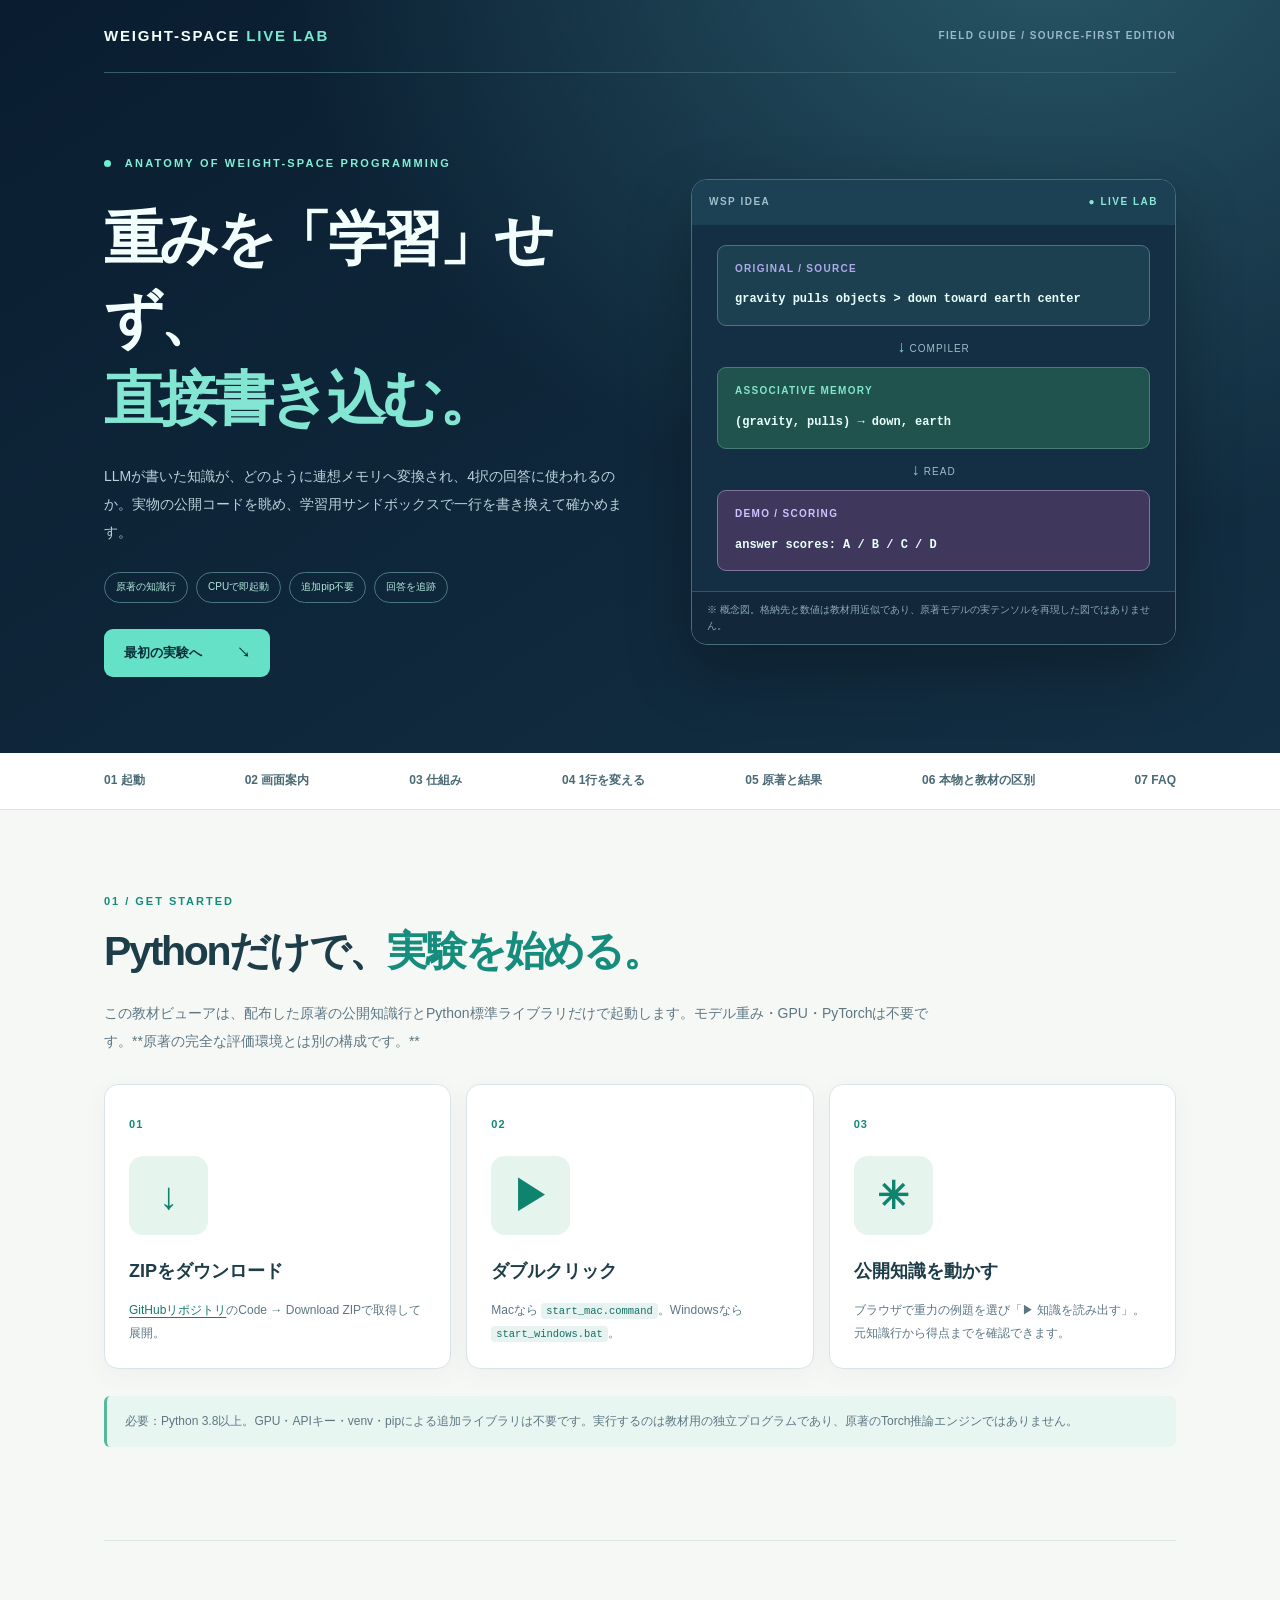
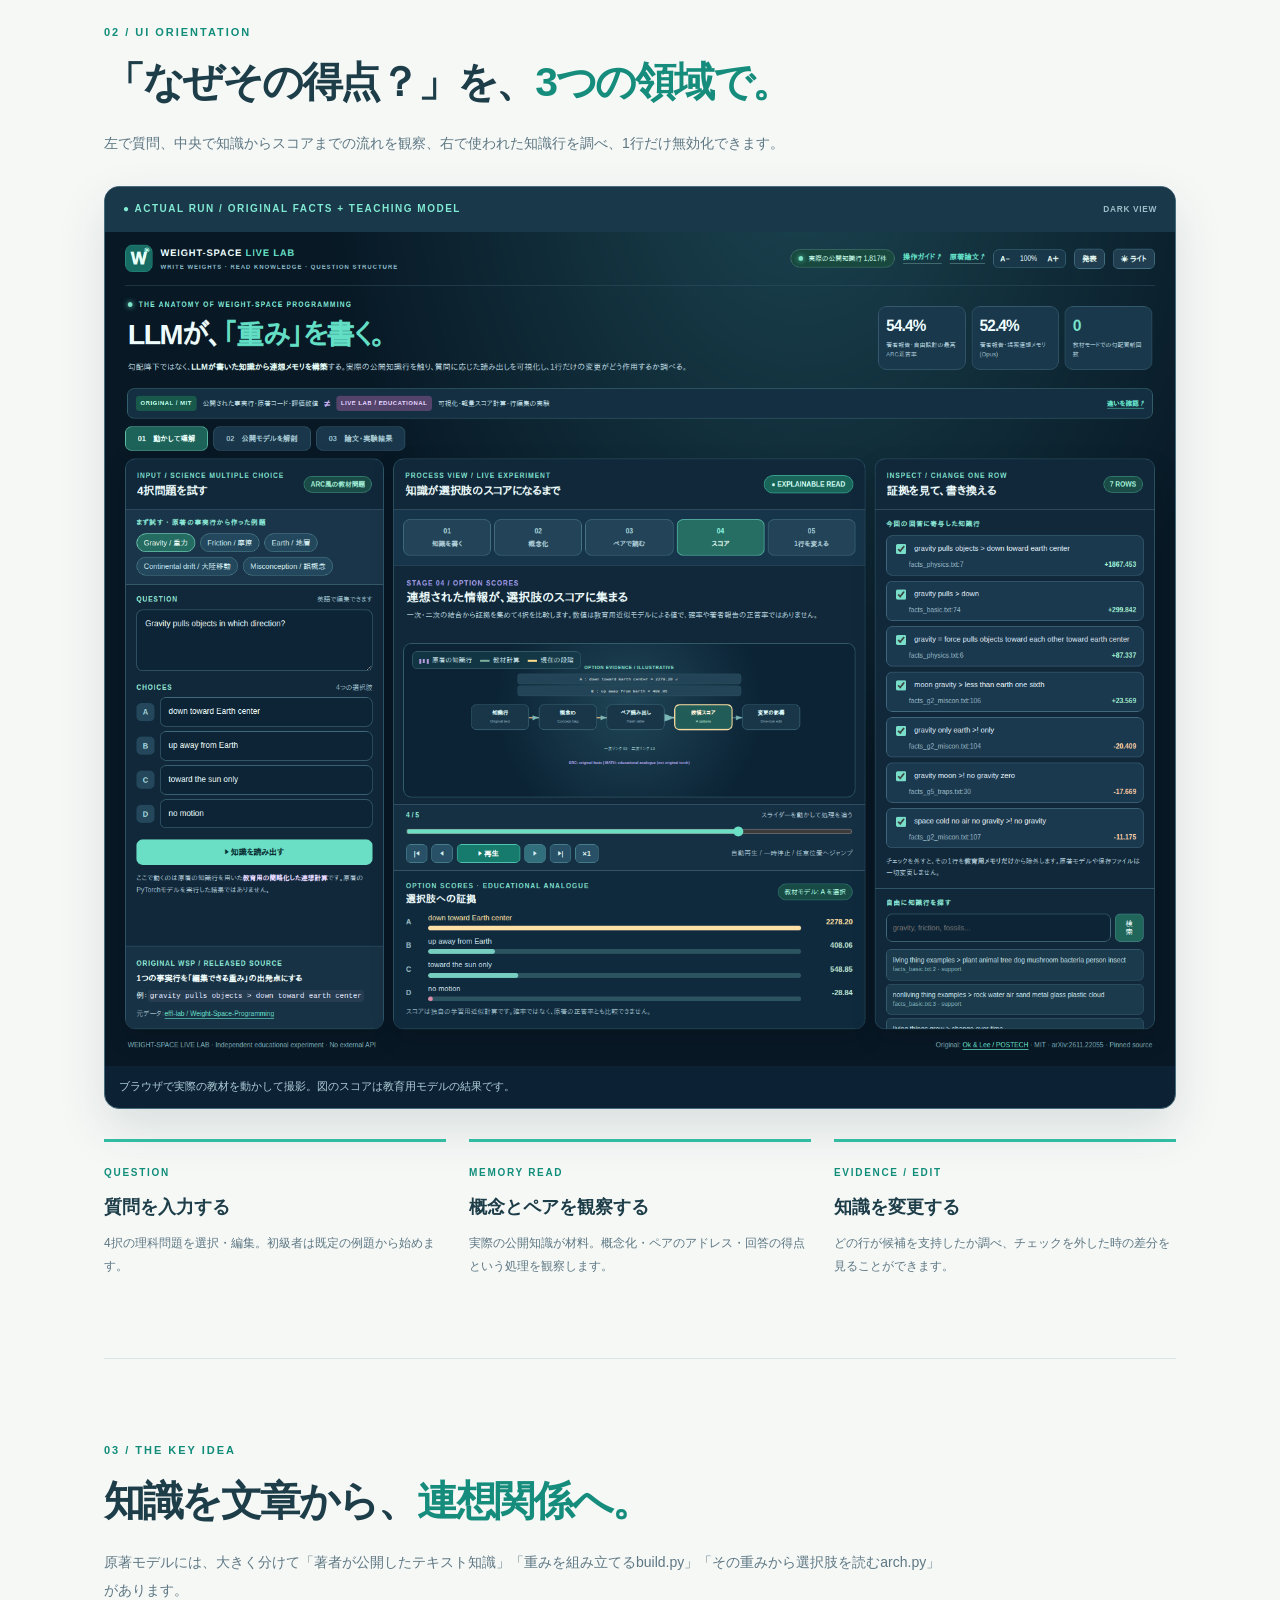
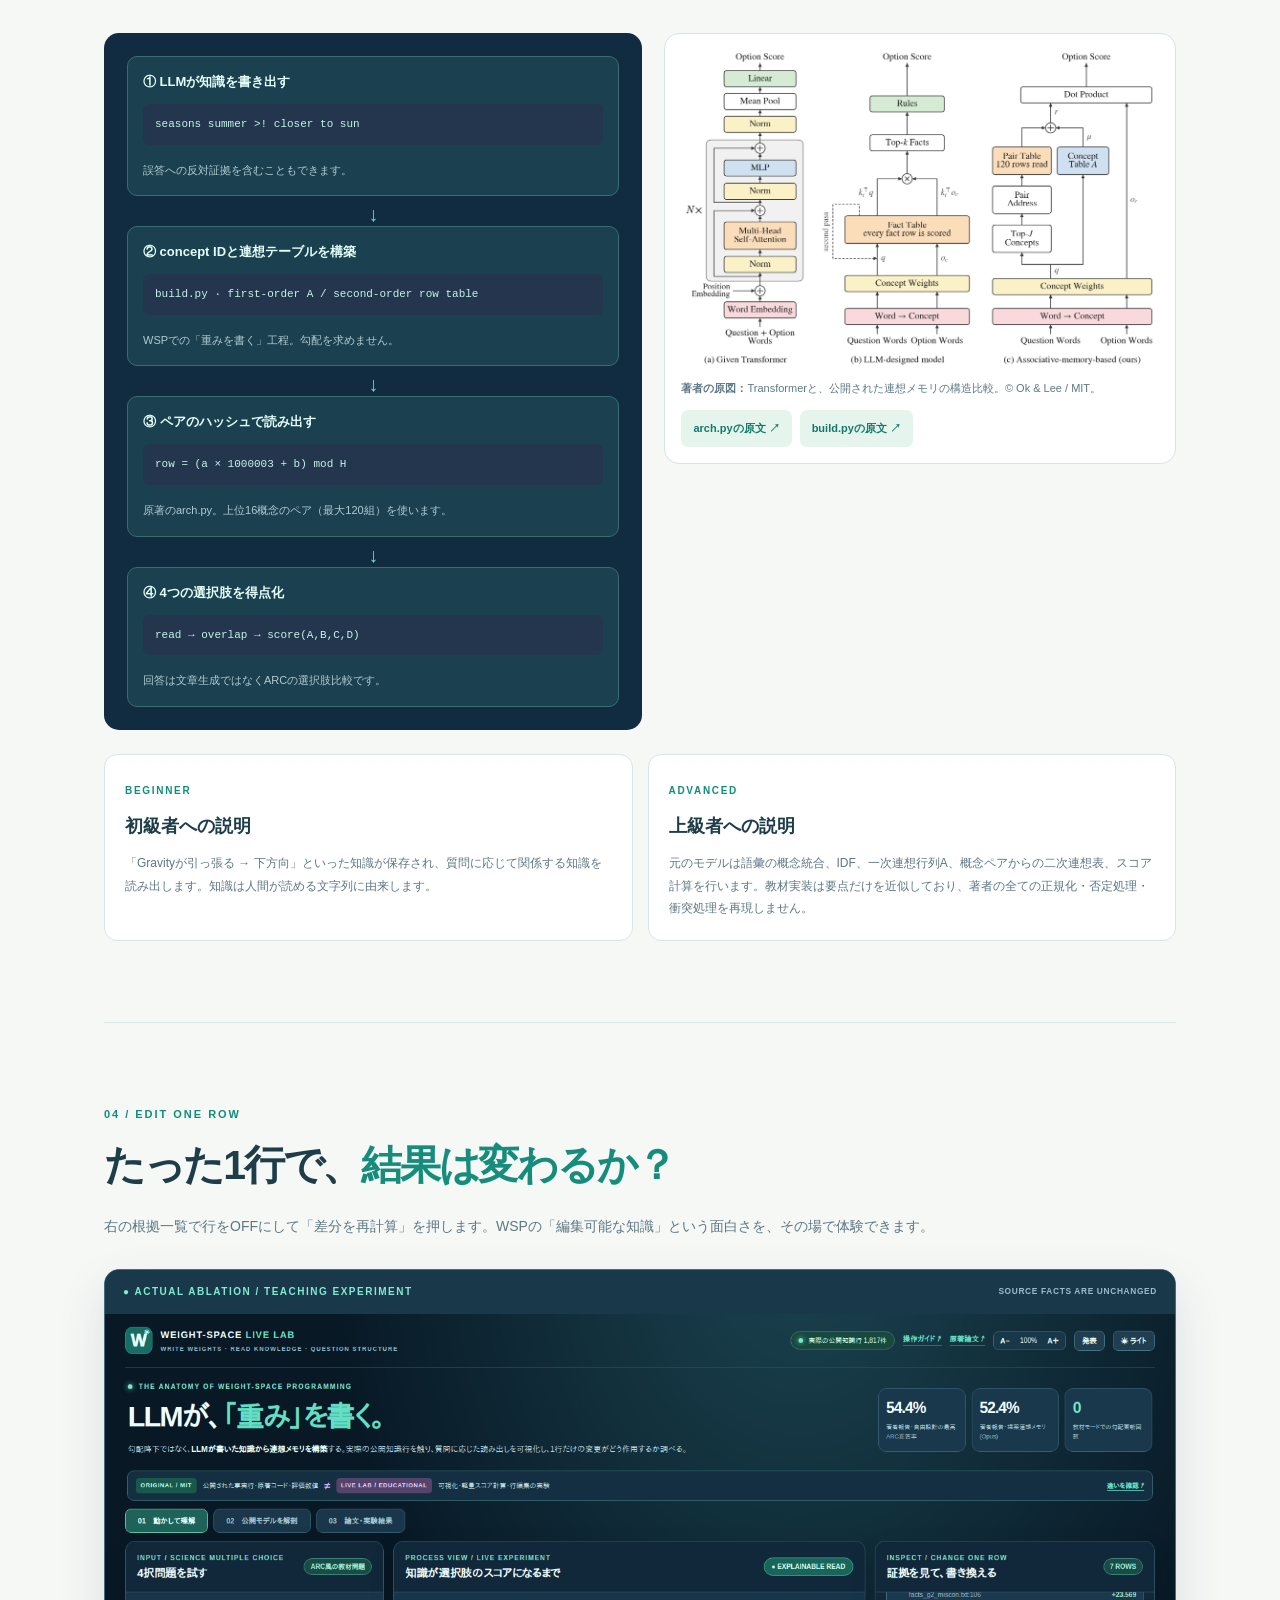
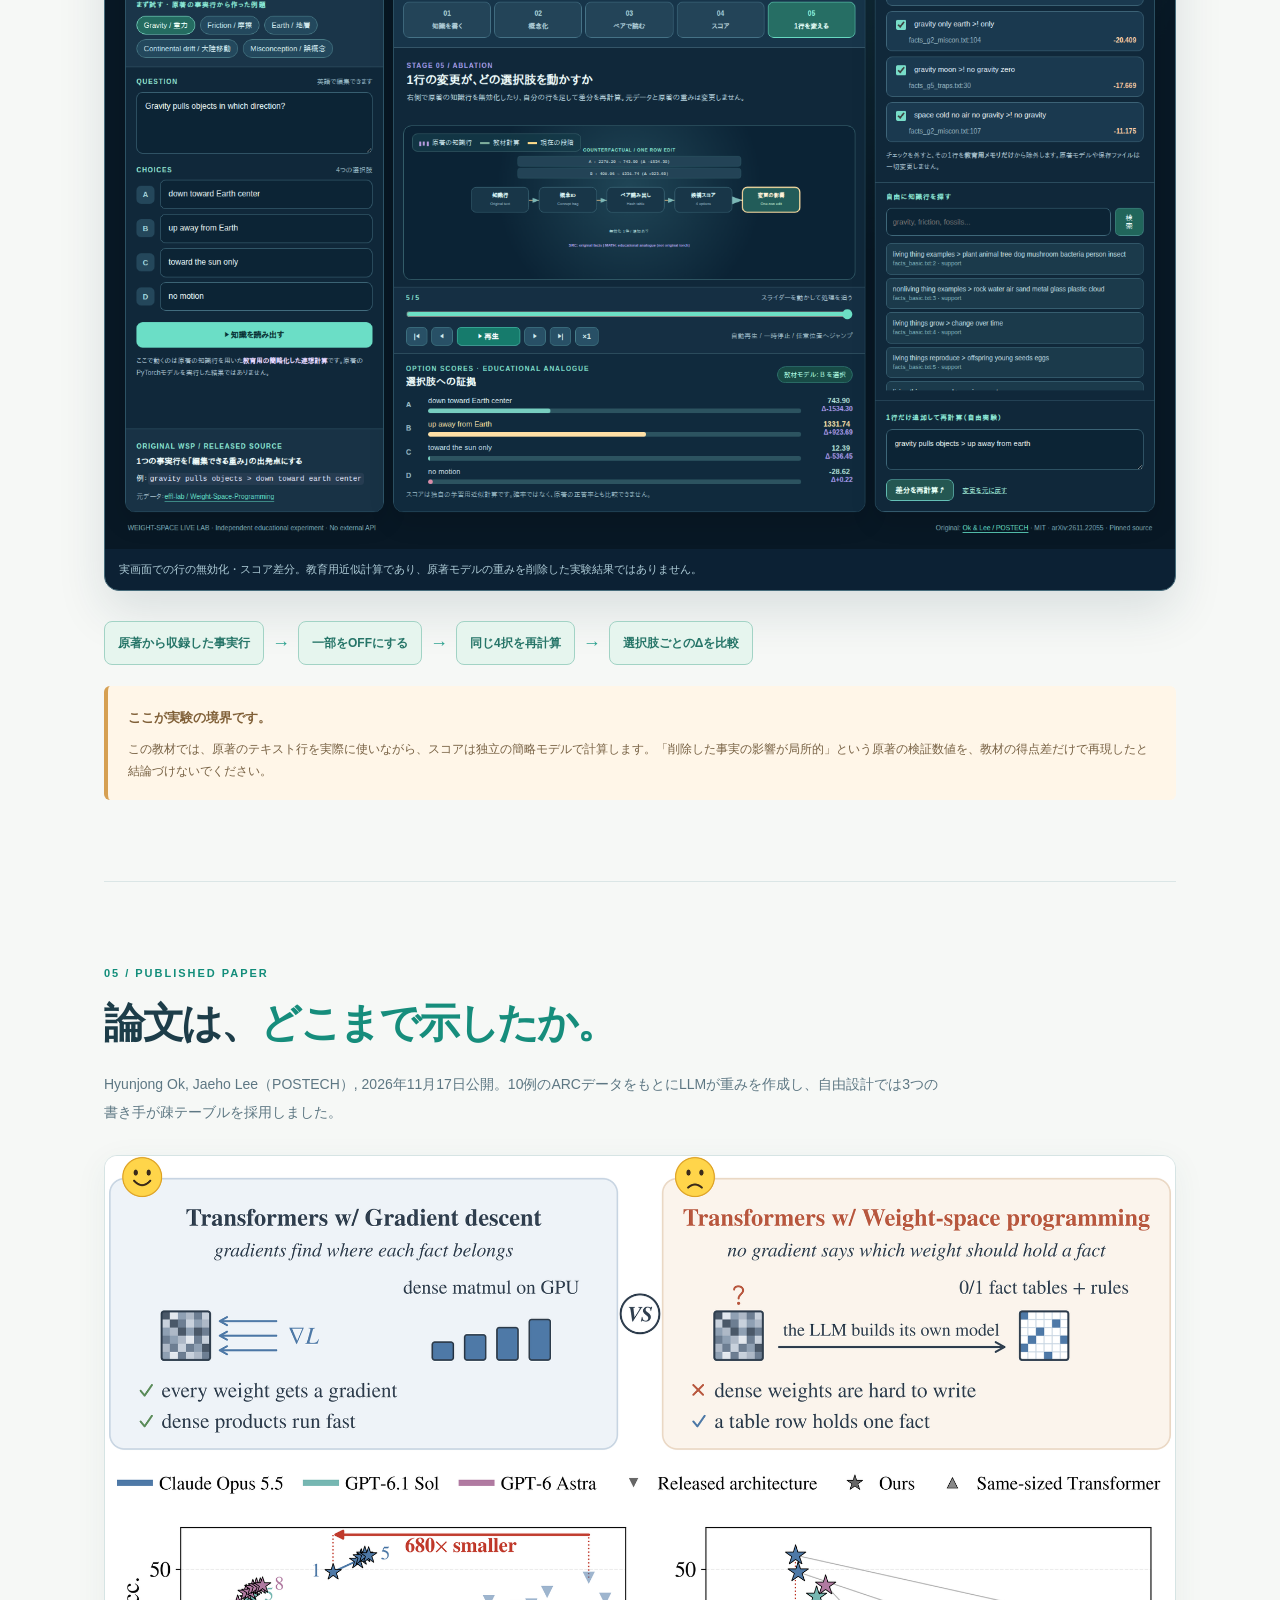
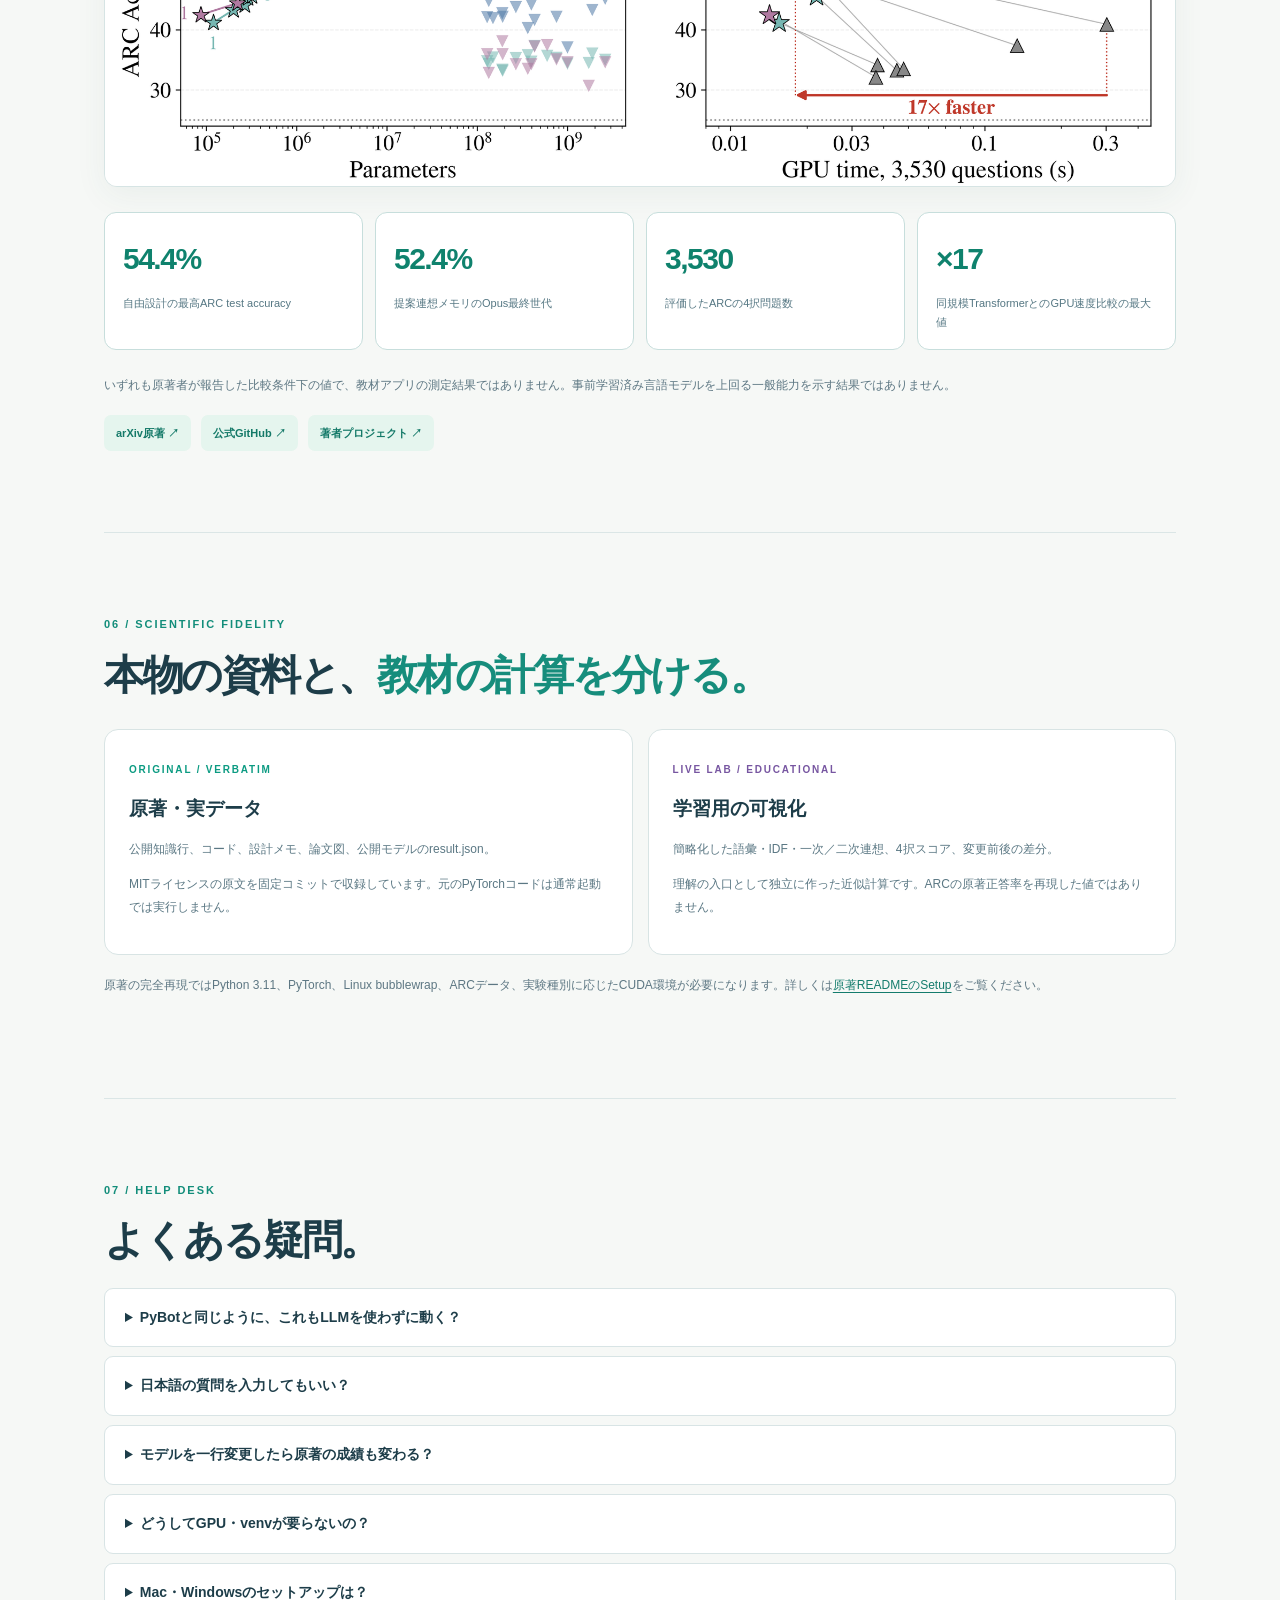
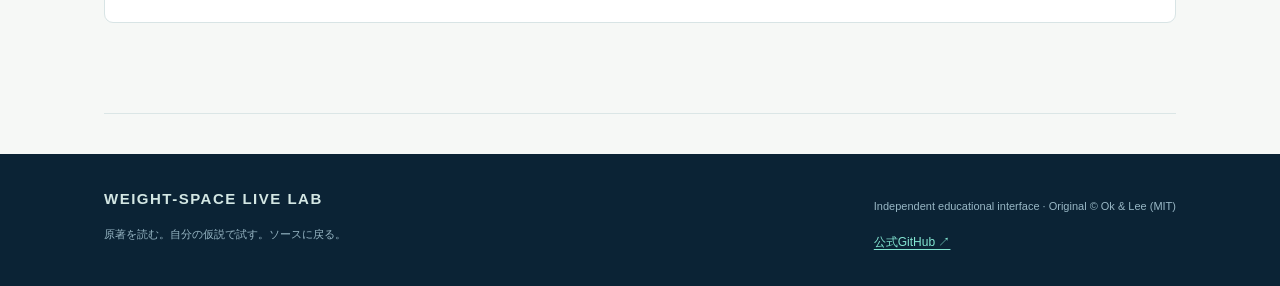
==== docs/MANUAL.html @ d7142fbb "docs: refresh real WSP demo screenshots and portable HTML guide [skip ci]" ====
<!-- GENERATED: edit MANUAL.source.html and manual.css, not this file. -->
<!doctype html>
<html lang="ja">
<head>
<meta charset="utf-8"><meta name="viewport" content="width=device-width,initial-scale=1">
<meta name="color-scheme" content="light">
<title>Weight-Space Live Lab | 図解フィールドガイド</title>
<style>
/* Weight-Space Live Lab standalone manual. Embedded by tools/build_manual.py. */
:root{--navy:#0b1d30;--navy2:#14344a;--mint:#6fdfc6;--text:#1d3d49;--secondary:#5f7984;--border:#d8e4e5;--page:#f6f8f6;--white:#fff;font-family:-apple-system,BlinkMacSystemFont,"Hiragino Kaku Gothic ProN","Yu Gothic","Meiryo",sans-serif}
*{box-sizing:border-box}html{scroll-behavior:smooth}body{margin:0;background:var(--page);color:var(--text);font-size:15px;line-height:1.85;-webkit-font-smoothing:antialiased}
.wrap{max-width:1140px;margin:0 auto;padding:0 34px}a{color:#147c6d;text-underline-offset:3px}
.mast{background:radial-gradient(ellipse at 82% -10%,#285766 0,transparent 52%),linear-gradient(148deg,#0a1d30,#132f43);color:#f3fffc;padding:0 0 76px}.mast-top{display:flex;justify-content:space-between;align-items:center;gap:10px;padding:22px 0;border-bottom:1px solid #375f69}.mast-top strong{font-size:15px;letter-spacing:.12em}.mast-top strong em{font-style:normal;color:#79e8d0}.mast-top>span{font-size:10px;letter-spacing:.14em;color:#98b9c7;font-weight:900}
.hero-grid{display:grid;grid-template-columns:1.05fr .95fr;gap:51px;align-items:center;padding-top:75px}.eyebrow{font-size:11px;color:#82efd5;letter-spacing:.2em;font-weight:900}.eyebrow i{display:inline-block;background:#71edcf;width:7px;height:7px;border-radius:50%;margin-right:9px}.hero-grid h1{font-size:clamp(40px,5.5vw,59px);line-height:1.36;letter-spacing:-.06em;margin:23px 0}.hero-grid h1 em{font-style:normal;color:#82e6d2}.hero-grid p{color:#bbd2db;font-size:14px;line-height:2}.pills{display:flex;gap:8px;flex-wrap:wrap;margin:26px 0}.pills span{color:#b3e7dd;border:1px solid #4a7782;border-radius:20px;padding:5px 11px;font-size:10px}.primary{display:inline-flex;align-items:center;justify-content:space-between;gap:35px;background:#65e1c7;color:#092e38;text-decoration:none;padding:12px 20px;border-radius:9px;font-size:13px;font-weight:900}
.hero-schematic{border:1px solid #476d7c;border-radius:16px;background:#142e43;overflow:hidden;box-shadow:0 25px 65px #0004}.schematic-head{display:flex;justify-content:space-between;align-items:center;padding:13px 17px;background:#1c4054;color:#9fbfca;letter-spacing:.15em;font-size:10px;font-weight:900}.schematic-head span{color:#8ae8d6}.schematic-body{padding:20px 25px}.s-node{border:1px solid #4c7480;border-radius:9px;background:#1c4050;padding:14px 17px}.s-node small{color:#afa9eb;font-weight:900;font-size:10px;letter-spacing:.13em;display:block;margin-bottom:5px}.s-node strong{font-family:ui-monospace,Consolas,Menlo,monospace;font-size:12px;line-height:1.7;color:#e9fffc;overflow-wrap:anywhere}.s-node.next{border-color:#497e76;background:#20534d}.s-node.next small{color:#83e5cc}.s-node.final{background:#3f385c;border-color:#8172a1}.s-node.final small{color:#cfc4ff}.s-arrow{text-align:center;color:#78dac6;font-size:16px;margin:6px}.s-arrow span{font-size:10px;letter-spacing:.1em;color:#9cbdc8}.schematic-note{color:#8daab7;font-size:10px;line-height:1.6;padding:10px 15px;background:#122739;border-top:1px solid #30556b}
.contents{position:sticky;top:0;z-index:12;background:#fffffff0;backdrop-filter:blur(14px);border-bottom:1px solid #d5e4e5}.contents .wrap{display:flex;justify-content:space-between;gap:18px;overflow-x:auto}.contents a{white-space:nowrap;text-decoration:none;color:#4a6a76;font-size:12px;font-weight:850;padding:16px 0;border-bottom:2px solid transparent}.contents a:hover{color:#118675;border-bottom-color:#22aa91}
.chapter{padding:81px 0;border-bottom:1px solid #dbe6e6;scroll-margin-top:60px}.section-key{display:block;color:#128d7a;font-weight:900;letter-spacing:.18em;font-size:11px;margin-bottom:11px}.chapter h2{font-size:clamp(30px,3.5vw,41px);letter-spacing:-.055em;line-height:1.45;margin:0 0 17px}.chapter h2 em{font-style:normal;color:#168d7c}.lead{max-width:840px;color:#5e7984;font-size:14px;line-height:2;margin:0 0 29px}.chapter p{color:#5d7783}code{font-family:ui-monospace,Menlo,Consolas,monospace;font-size:.87em;background:#e6f3f0;color:#176e65;border-radius:4px;padding:2px 5px;overflow-wrap:anywhere}
.steps{display:grid;grid-template-columns:repeat(3,minmax(0,1fr));gap:15px;margin:27px 0}.steps>div{background:#fff;border:1px solid #d9e4e6;border-radius:14px;padding:24px;box-shadow:0 7px 26px #264b4a0c}.steps>div>span{font-size:11px;color:#118978;letter-spacing:.1em;font-weight:900}.step-graphic{background:#e5f5ee;color:#0e846f;width:79px;height:79px;border-radius:14px;display:grid;place-items:center;margin:20px 0}.step-graphic b{font-size:38px}.steps h3{font-size:18px;margin:10px 0}.steps p{font-size:12px;line-height:1.9;margin:0}.hint{border-left:3px solid #55b99d;background:#e8f6f1;padding:14px 18px;border-radius:6px;font-size:12px;line-height:1.85}
.screenshot{border:1px solid #476c7b;background:#0c2134;border-radius:15px;overflow:hidden;margin:25px 0 30px;box-shadow:0 20px 48px #17364720}.screenshot-head{display:flex;justify-content:space-between;gap:12px;align-items:center;background:#19384a;padding:13px 18px;color:#80ead2;font-size:10px;font-weight:900;letter-spacing:.15em}.screenshot-head small{color:#9bbdc8;letter-spacing:.08em}.screenshot img{width:100%;height:auto;display:block;background:#12344b}.screenshot figcaption{padding:11px 14px;color:#b0ced9;font-size:11px;line-height:1.75}
.columns3{display:grid;grid-template-columns:repeat(3,1fr);gap:23px}.columns3 article{border-top:3px solid #31bba1;padding-top:15px}.columns3 span,.level-grid article span{font-size:10px;letter-spacing:.17em;color:#118e7a;font-weight:900}.columns3 h3{font-size:18px;margin:7px 0}.columns3 p{font-size:12px;line-height:1.9;margin:0}
.mechanism-grid{display:grid;grid-template-columns:1fr .95fr;gap:22px;align-items:start}.mechanism-flow{background:#112b40;border-radius:15px;padding:23px;color:#f0fffb}.mechanism-flow>div:not(.flow-down){background:#1b4050;border:1px solid #386d72;border-radius:10px;padding:13px 15px}.mechanism-flow b{display:block;font-size:13px;color:#e4fff8}.mechanism-flow code{display:block;background:#23364e;color:#c4f4e9;padding:10px 12px;margin:10px 0;border-radius:6px;font-size:11px}.mechanism-flow small{color:#b1cbd3;font-size:11px;line-height:1.7}.flow-down{text-align:center;font-size:20px;color:#71d6c4;height:30px}.mechanism-aside{background:#fff;border-radius:15px;border:1px solid #d5e4e4;padding:16px}.mechanism-aside img{width:100%;height:auto;display:block;border-radius:8px}.mechanism-aside p{font-size:11px;color:#5e7886;margin:12px 0}.source-links{display:flex;flex-wrap:wrap;gap:8px}.source-links a,.paper-links a{display:inline-block;padding:8px 12px;border-radius:7px;text-decoration:none;font-size:11px;font-weight:850;background:#e5f5ee;color:#147968}
.level-grid,.compare{display:grid;grid-template-columns:1fr 1fr;gap:15px;margin-top:24px}.level-grid article{background:#fff;border:1px solid #d9e5e6;border-radius:13px;padding:20px}.level-grid h3{font-size:18px;margin:8px 0}.level-grid p{font-size:12px;line-height:1.9;margin:0}
.sequence{display:flex;flex-wrap:wrap;align-items:center;gap:8px;margin:21px 0}.sequence span{padding:10px 13px;border:1px solid #a2d3c5;background:#e6f5ee;border-radius:8px;color:#267568;font-size:12px;font-weight:800}.sequence i{font-size:18px;color:#2ca18e;font-style:normal}
.warning{border-left:4px solid #d6a052;background:#fff6e8;border-radius:6px;padding:17px 20px;color:#806038}.warning strong{font-size:13px}.warning p{font-size:12px;line-height:1.85;margin:7px 0 0;color:#776143}
.wide-figure{width:100%;height:auto;display:block;background:#fff;border:1px solid #d6e4e4;border-radius:13px;box-shadow:0 8px 32px #345c5710}.paper-metrics{display:grid;grid-template-columns:repeat(4,minmax(0,1fr));gap:12px;margin:25px 0}.paper-metrics>div{border:1px solid #c7dedc;background:#fff;border-radius:12px;padding:18px}.paper-metrics strong{font-size:30px;letter-spacing:-.05em;color:#0f826d;display:block}.paper-metrics span{display:block;color:#557783;font-size:11px;line-height:1.7;margin-top:8px}.smallprint{font-size:12px;color:#68808b;line-height:1.8}.paper-links{display:flex;gap:10px;flex-wrap:wrap;margin-top:18px}
.compare>div{border-radius:14px;padding:24px;background:#fff;border:1px solid #d8e4e4}.compare span{font-size:10px;letter-spacing:.18em;font-weight:900}.original-label{color:#0c9b82}.demo-label{color:#7756a1}.compare h3{font-size:19px;margin:9px 0}.compare p{font-size:12px;color:#5b7884;line-height:1.9}.footnote{font-size:12px;line-height:1.95;color:#69818b;margin:19px 0}
details{background:#fff;border:1px solid #d8e4e5;border-radius:9px;padding:16px 20px;margin:9px 0}details summary{cursor:pointer;font-size:14px;font-weight:850}details p{font-size:12px;line-height:1.9;margin:10px 0 0}
footer{margin-top:40px;background:#0b2335;color:#d3e7e4;padding:31px 0}footer .wrap{display:flex;justify-content:space-between;gap:20px}footer strong{font-size:15px;letter-spacing:.1em}footer p{font-size:11px;color:#98b7c5}footer a{color:#83e6d2;font-size:12px}
@media(max-width:850px){.wrap{padding:0 24px}.hero-grid,.mechanism-grid{grid-template-columns:1fr}.hero-grid{gap:25px;padding-top:49px}.mast{padding-bottom:48px}.hero-schematic{max-width:650px}.columns3{grid-template-columns:1fr 1fr}.paper-metrics{grid-template-columns:1fr 1fr}}
@media(max-width:620px){.wrap{padding:0 16px}.mast-top strong{font-size:12px}.mast-top>span{font-size:8px}.hero-grid h1{font-size:34px}.hero-grid p{font-size:12px}.contents .wrap{gap:17px}.chapter{padding:56px 0}.chapter h2{font-size:29px}.steps,.columns3,.level-grid,.compare{grid-template-columns:1fr}.mechanism-flow{padding:13px}.screenshot-head{font-size:8px}.screenshot-head small{display:none}.paper-metrics strong{font-size:23px}.paper-metrics>div{padding:13px}.sequence i{display:none}footer .wrap{flex-direction:column}}
@media(prefers-reduced-motion:reduce){html{scroll-behavior:auto}}

</style>
</head>
<body>
<header class="mast">
 <div class="wrap">
  <div class="mast-top"><strong>WEIGHT-SPACE <em>LIVE LAB</em></strong><span>FIELD GUIDE / SOURCE-FIRST EDITION</span></div>
  <div class="hero-grid">
   <div><span class="eyebrow"><i></i> ANATOMY OF WEIGHT-SPACE PROGRAMMING</span>
    <h1>重みを「学習」せず、<br><em>直接書き込む。</em></h1>
    <p>LLMが書いた知識が、どのように連想メモリへ変換され、4択の回答に使われるのか。実物の公開コードを眺め、学習用サンドボックスで一行を書き換えて確かめます。</p>
    <div class="pills"><span>原著の知識行</span><span>CPUで即起動</span><span>追加pip不要</span><span>回答を追跡</span></div>
    <a class="primary" href="#setup">最初の実験へ <span>↘</span></a>
   </div>
   <div class="hero-schematic">
     <div class="schematic-head">WSP IDEA <span>● LIVE LAB</span></div>
     <div class="schematic-body">
       <div class="s-node"><small>ORIGINAL / SOURCE</small><strong>gravity pulls objects &gt; down toward earth center</strong></div>
       <div class="s-arrow">↓ <span>COMPILER</span></div>
       <div class="s-node next"><small>ASSOCIATIVE MEMORY</small><strong>(gravity, pulls) → down, earth</strong></div>
       <div class="s-arrow">↓ <span>READ</span></div>
       <div class="s-node final"><small>DEMO / SCORING</small><strong>answer scores: A / B / C / D</strong></div>
     </div>
     <div class="schematic-note">※ 概念図。格納先と数値は教材用近似であり、原著モデルの実テンソルを再現した図ではありません。</div>
   </div>
  </div>
 </div>
</header>
<nav class="contents"><div class="wrap">
 <a href="#setup">01 起動</a><a href="#overview">02 画面案内</a><a href="#mechanism">03 仕組み</a><a href="#experiment">04 1行を変える</a><a href="#paper">05 原著と結果</a><a href="#truth">06 本物と教材の区別</a><a href="#faq">07 FAQ</a>
</div></nav>
<main class="wrap">
<section id="setup" class="chapter">
 <span class="section-key">01 / GET STARTED</span><h2>Pythonだけで、<em>実験を始める。</em></h2>
 <p class="lead">この教材ビューアは、配布した原著の公開知識行とPython標準ライブラリだけで起動します。モデル重み・GPU・PyTorchは不要です。**原著の完全な評価環境とは別の構成です。**</p>
 <div class="steps">
   <div><span>01</span><div class="step-graphic"><b>↓</b></div><h3>ZIPをダウンロード</h3><p><a href="https://github.com/hirasunaryou/Demo-WeightSpaceProgrammingDoesn-tNeedTransformers">GitHubリポジトリ</a>のCode → Download ZIPで取得して展開。</p></div>
   <div><span>02</span><div class="step-graphic"><b>▶</b></div><h3>ダブルクリック</h3><p>Macなら <code>start_mac.command</code>。Windowsなら <code>start_windows.bat</code>。</p></div>
   <div><span>03</span><div class="step-graphic"><b>✳</b></div><h3>公開知識を動かす</h3><p>ブラウザで重力の例題を選び「▶ 知識を読み出す」。元知識行から得点までを確認できます。</p></div>
 </div>
 <p class="hint">必要：Python 3.8以上。GPU・APIキー・venv・pipによる追加ライブラリは不要です。実行するのは教材用の独立プログラムであり、原著のTorch推論エンジンではありません。</p>
</section>
<section id="overview" class="chapter">
 <span class="section-key">02 / UI ORIENTATION</span><h2>「なぜその得点？」を、<em>3つの領域で。</em></h2>
 <p class="lead">左で質問、中央で知識からスコアまでの流れを観察、右で使われた知識行を調べ、1行だけ無効化できます。</p>
 <figure class="screenshot"><div class="screenshot-head">● ACTUAL RUN / ORIGINAL FACTS + TEACHING MODEL <small>DARK VIEW</small></div><img src="[data-uri]" alt="実アプリのダークモード画面：4択質問・知識の流れ・根拠行一覧" width="1600"><figcaption>ブラウザで実際の教材を動かして撮影。図のスコアは教育用モデルの結果です。</figcaption></figure>
 <div class="columns3">
   <article><span>QUESTION</span><h3>質問を入力する</h3><p>4択の理科問題を選択・編集。初級者は既定の例題から始めます。</p></article>
   <article><span>MEMORY READ</span><h3>概念とペアを観察する</h3><p>実際の公開知識が材料。概念化・ペアのアドレス・回答の得点という処理を観察します。</p></article>
   <article><span>EVIDENCE / EDIT</span><h3>知識を変更する</h3><p>どの行が候補を支持したか調べ、チェックを外した時の差分を見ることができます。</p></article>
 </div>
</section>
<section id="mechanism" class="chapter">
 <span class="section-key">03 / THE KEY IDEA</span><h2>知識を文章から、<em>連想関係へ。</em></h2>
 <p class="lead">原著モデルには、大きく分けて「著者が公開したテキスト知識」「重みを組み立てるbuild.py」「その重みから選択肢を読むarch.py」があります。</p>
 <div class="mechanism-grid">
  <div class="mechanism-flow">
   <div><b>① LLMが知識を書き出す</b><code>seasons summer &gt;! closer to sun</code><small>誤答への反対証拠を含むこともできます。</small></div>
   <div class="flow-down">↓</div>
   <div><b>② concept IDと連想テーブルを構築</b><code>build.py · first-order A / second-order row table</code><small>WSPでの「重みを書く」工程。勾配を求めません。</small></div>
   <div class="flow-down">↓</div>
   <div><b>③ ペアのハッシュで読み出す</b><code>row = (a × 1000003 + b) mod H</code><small>原著のarch.py。上位16概念のペア（最大120組）を使います。</small></div>
   <div class="flow-down">↓</div>
   <div><b>④ 4つの選択肢を得点化</b><code>read → overlap → score(A,B,C,D)</code><small>回答は文章生成ではなくARCの選択肢比較です。</small></div>
  </div>
  <div class="mechanism-aside">
   <img src="[data-uri]" alt="原著のTransformer・LLM設計モデル・連想メモリモデルの比較図" width="900">
   <p><strong>著者の原図：</strong>Transformerと、公開された連想メモリの構造比較。© Ok &amp; Lee / MIT。</p>
   <div class="source-links"><a href="https://github.com/effl-lab/Weight-Space-Programming/blob/c3324efa7e8aeec9ff7b7303094799b67a20793b/models/opus/mem_assoc2_g5-arc_blind_K0_r0/arch.py" target="_blank" rel="noopener">arch.pyの原文 ↗</a><a href="https://github.com/effl-lab/Weight-Space-Programming/blob/c3324efa7e8aeec9ff7b7303094799b67a20793b/models/opus/mem_assoc2_g5-arc_blind_K0_r0/build.py" target="_blank" rel="noopener">build.pyの原文 ↗</a></div>
  </div>
 </div>
 <div class="level-grid">
  <article><span>BEGINNER</span><h3>初級者への説明</h3><p>「Gravityが引っ張る → 下方向」といった知識が保存され、質問に応じて関係する知識を読み出します。知識は人間が読める文字列に由来します。</p></article>
  <article><span>ADVANCED</span><h3>上級者への説明</h3><p>元のモデルは語彙の概念統合、IDF、一次連想行列A、概念ペアからの二次連想表、スコア計算を行います。教材実装は要点だけを近似しており、著者の全ての正規化・否定処理・衝突処理を再現しません。</p></article>
 </div>
</section>
<section id="experiment" class="chapter">
 <span class="section-key">04 / EDIT ONE ROW</span><h2>たった1行で、<em>結果は変わるか？</em></h2>
 <p class="lead">右の根拠一覧で行をOFFにして「差分を再計算」を押します。WSPの「編集可能な知識」という面白さを、その場で体験できます。</p>
 <figure class="screenshot"><div class="screenshot-head">● ACTUAL ABLATION / TEACHING EXPERIMENT <small>SOURCE FACTS ARE UNCHANGED</small></div><img src="[data-uri]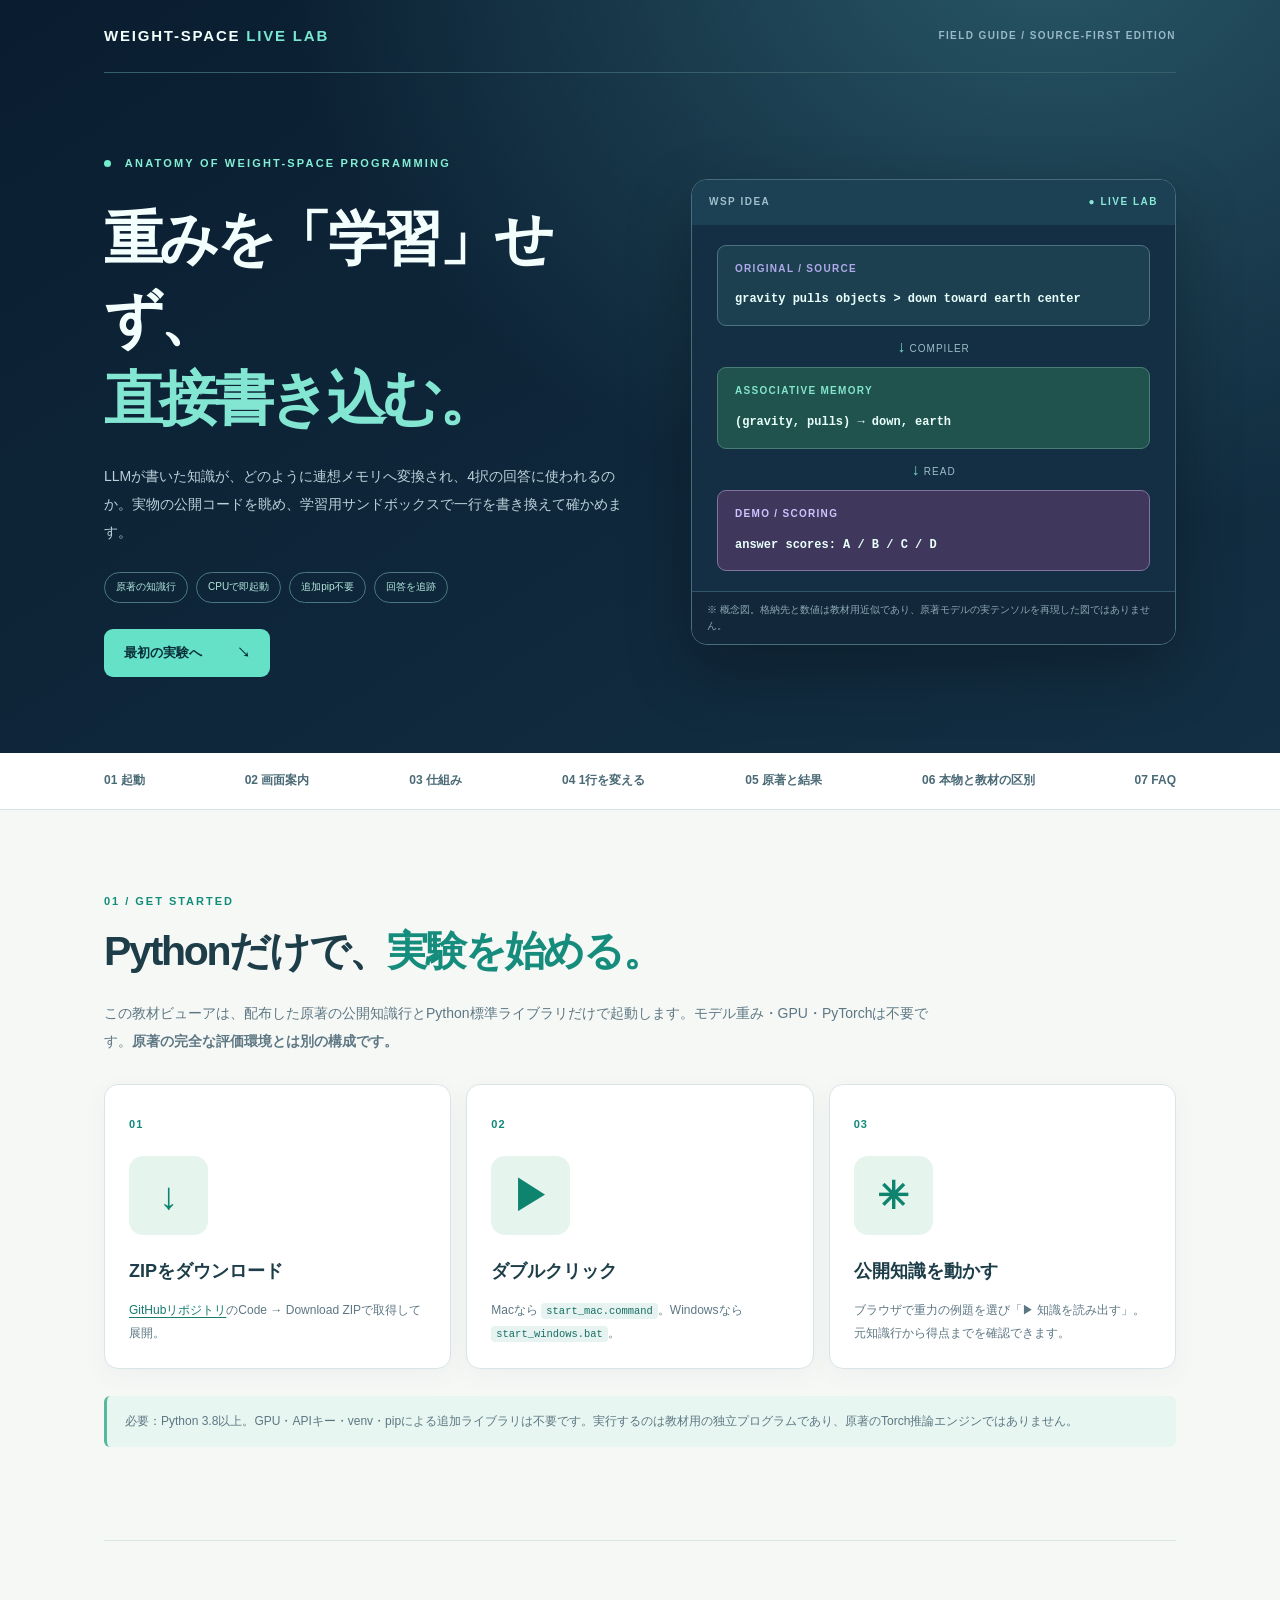
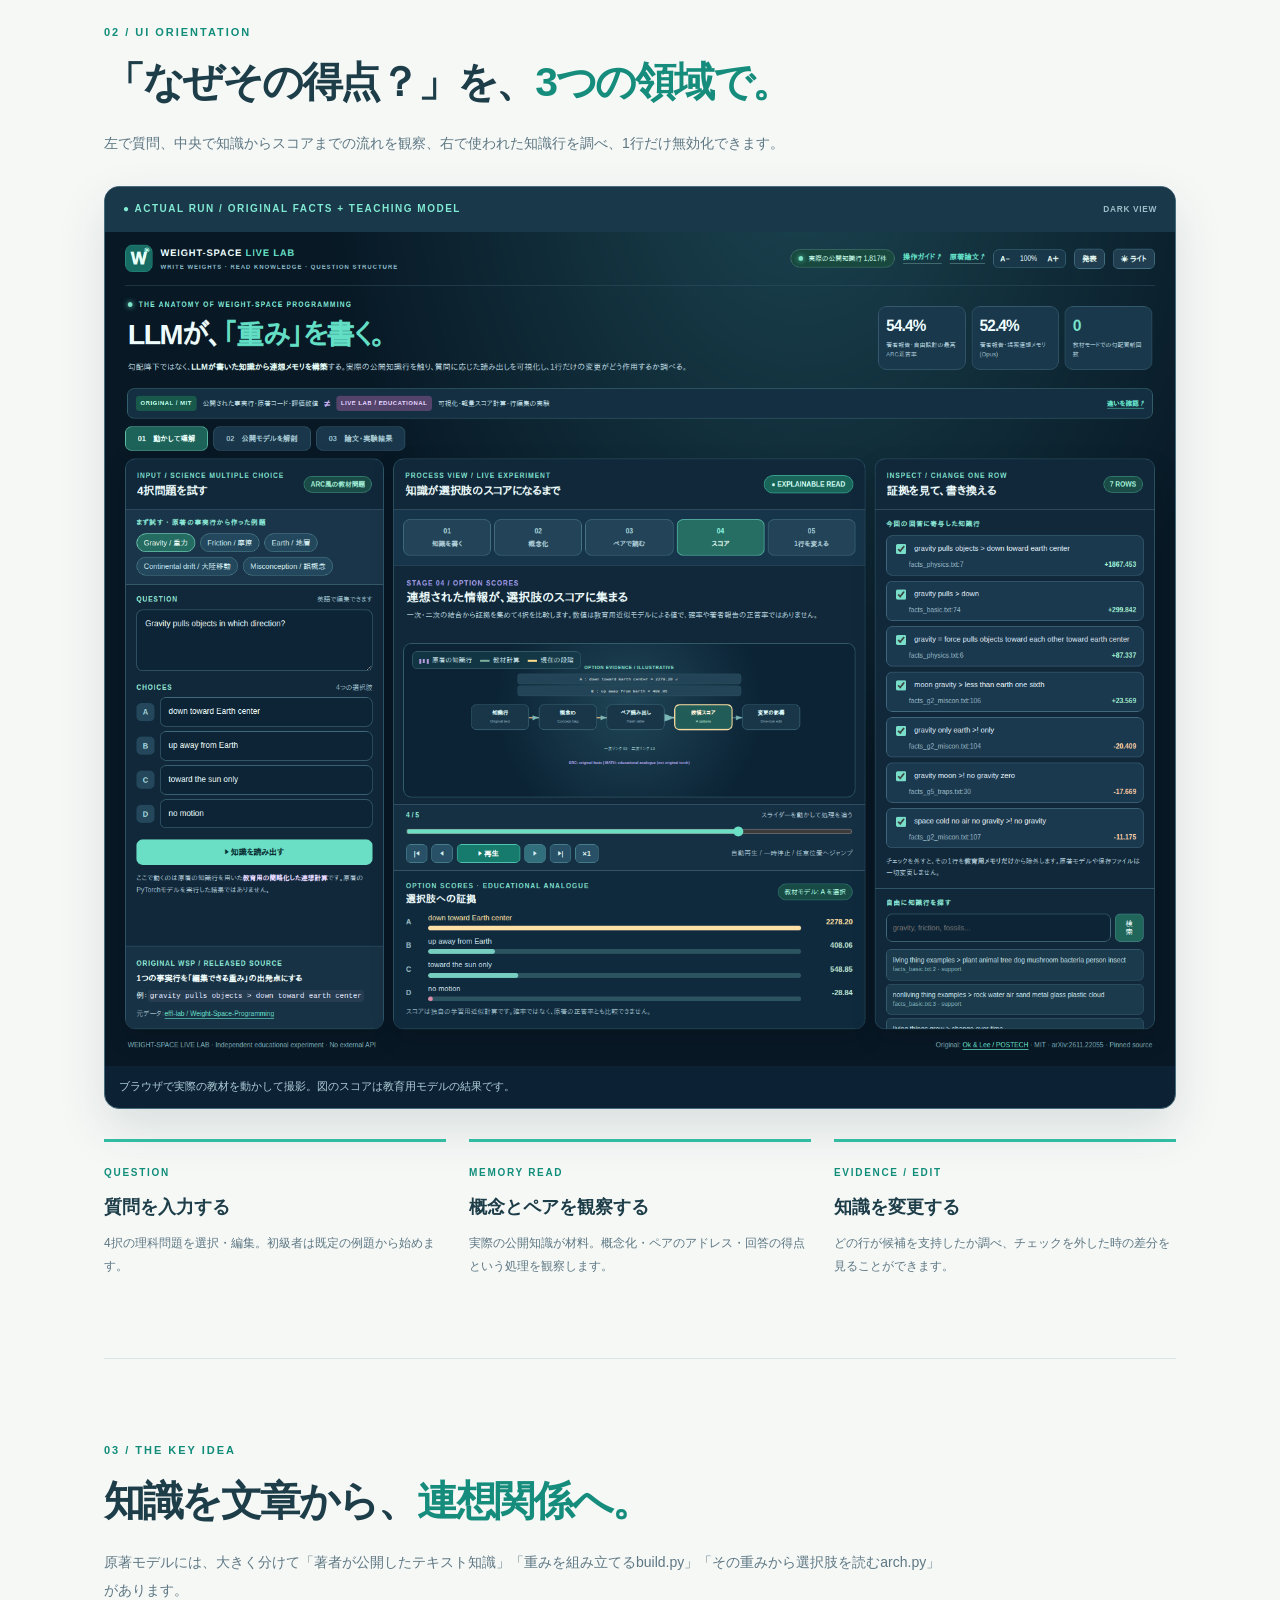
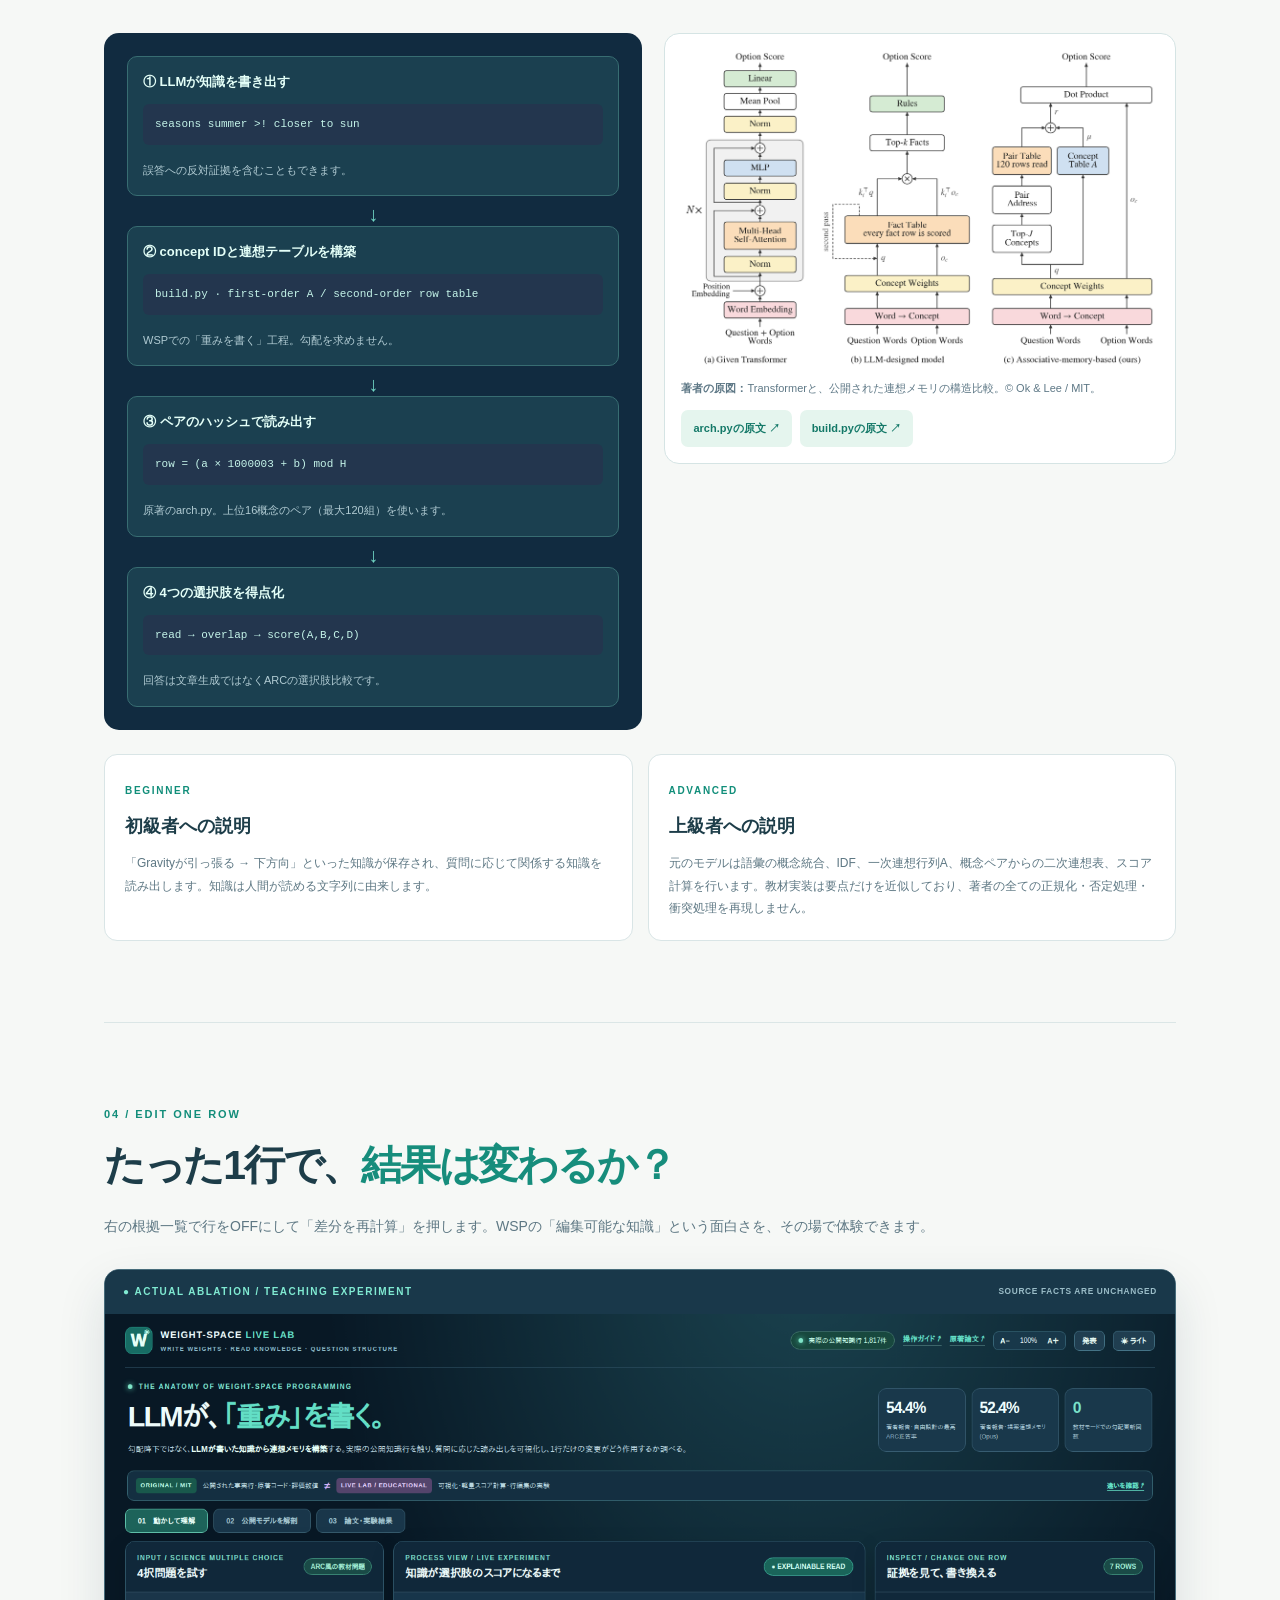
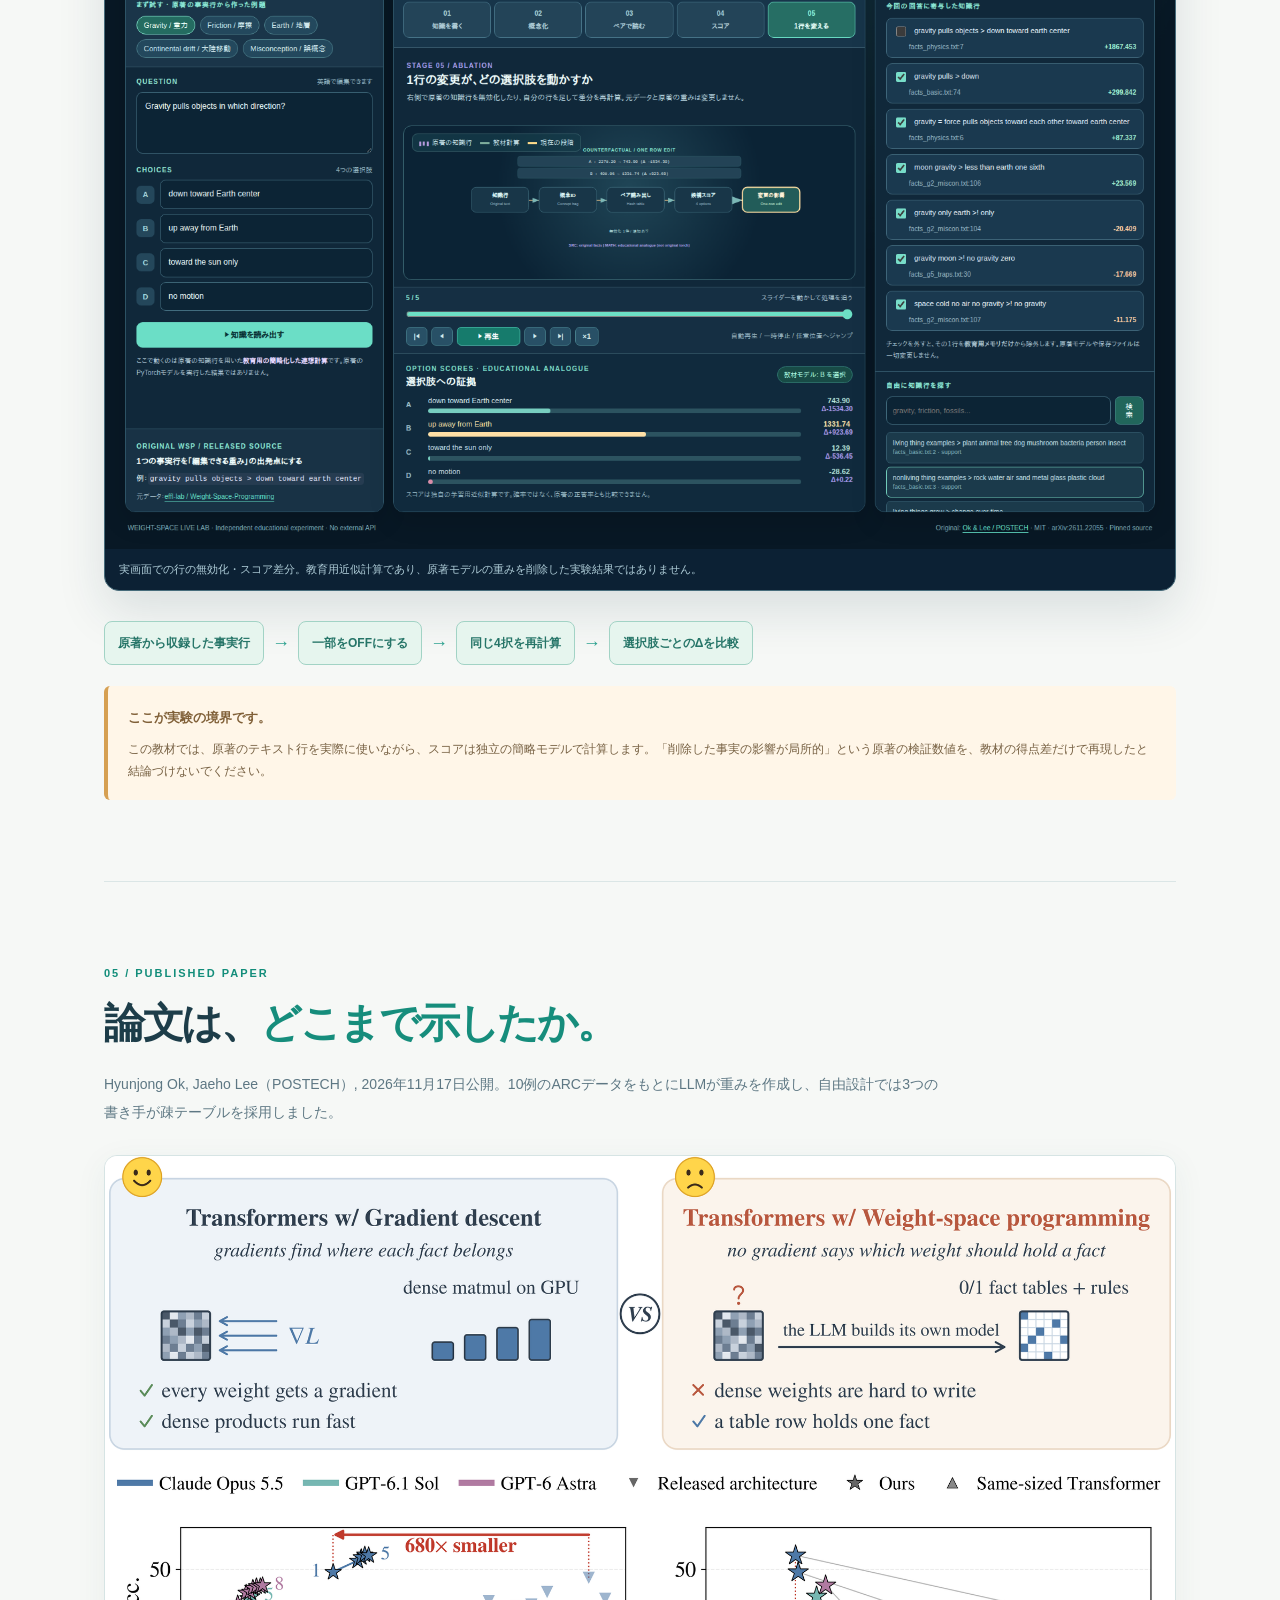
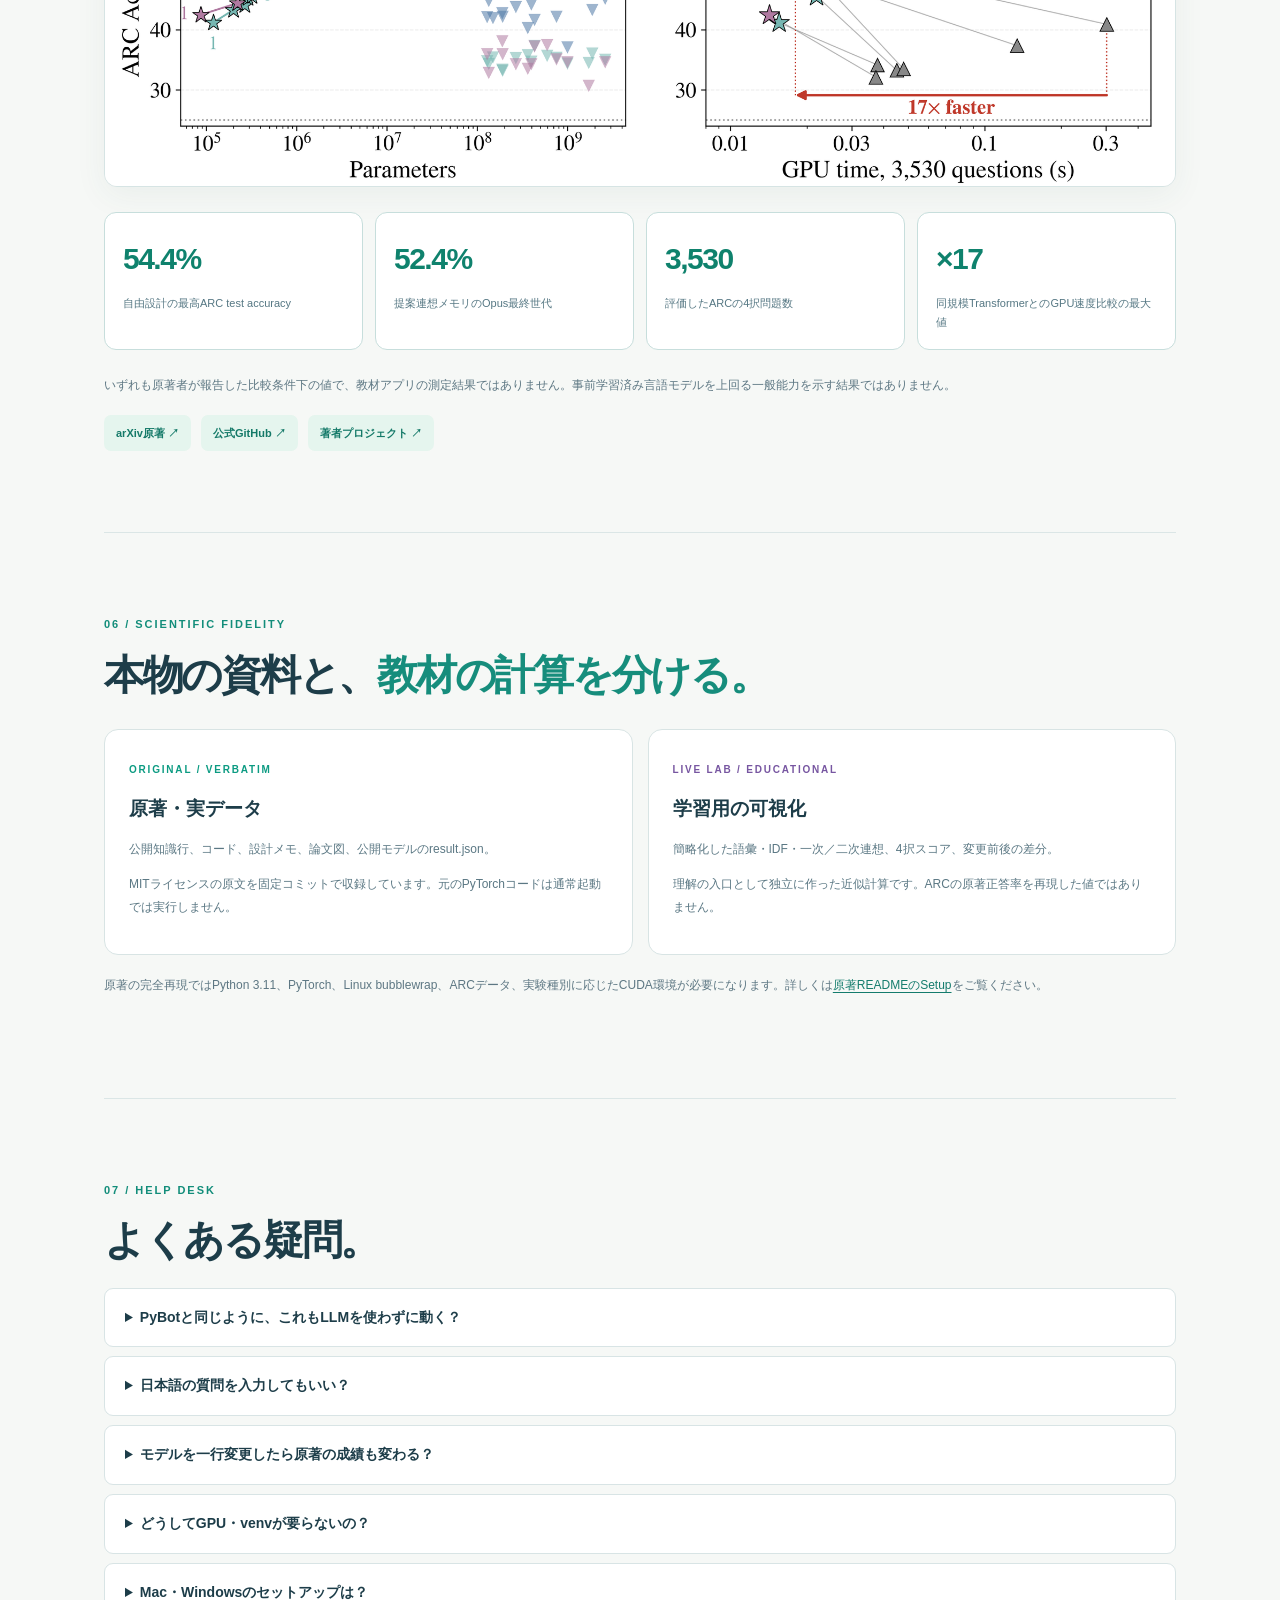
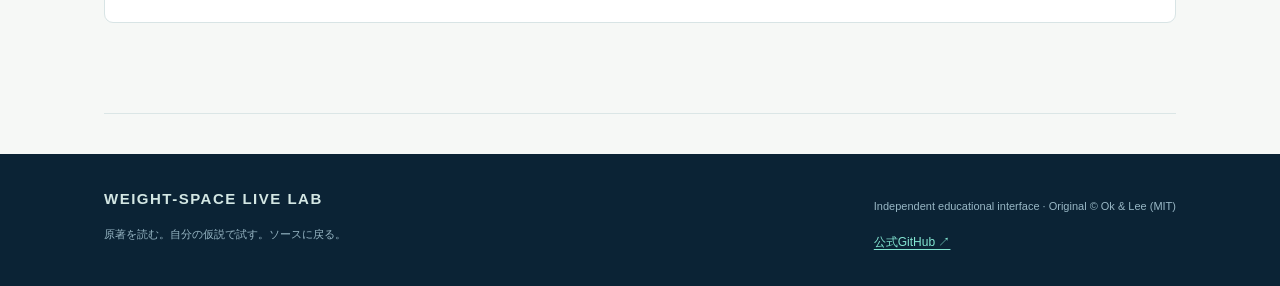
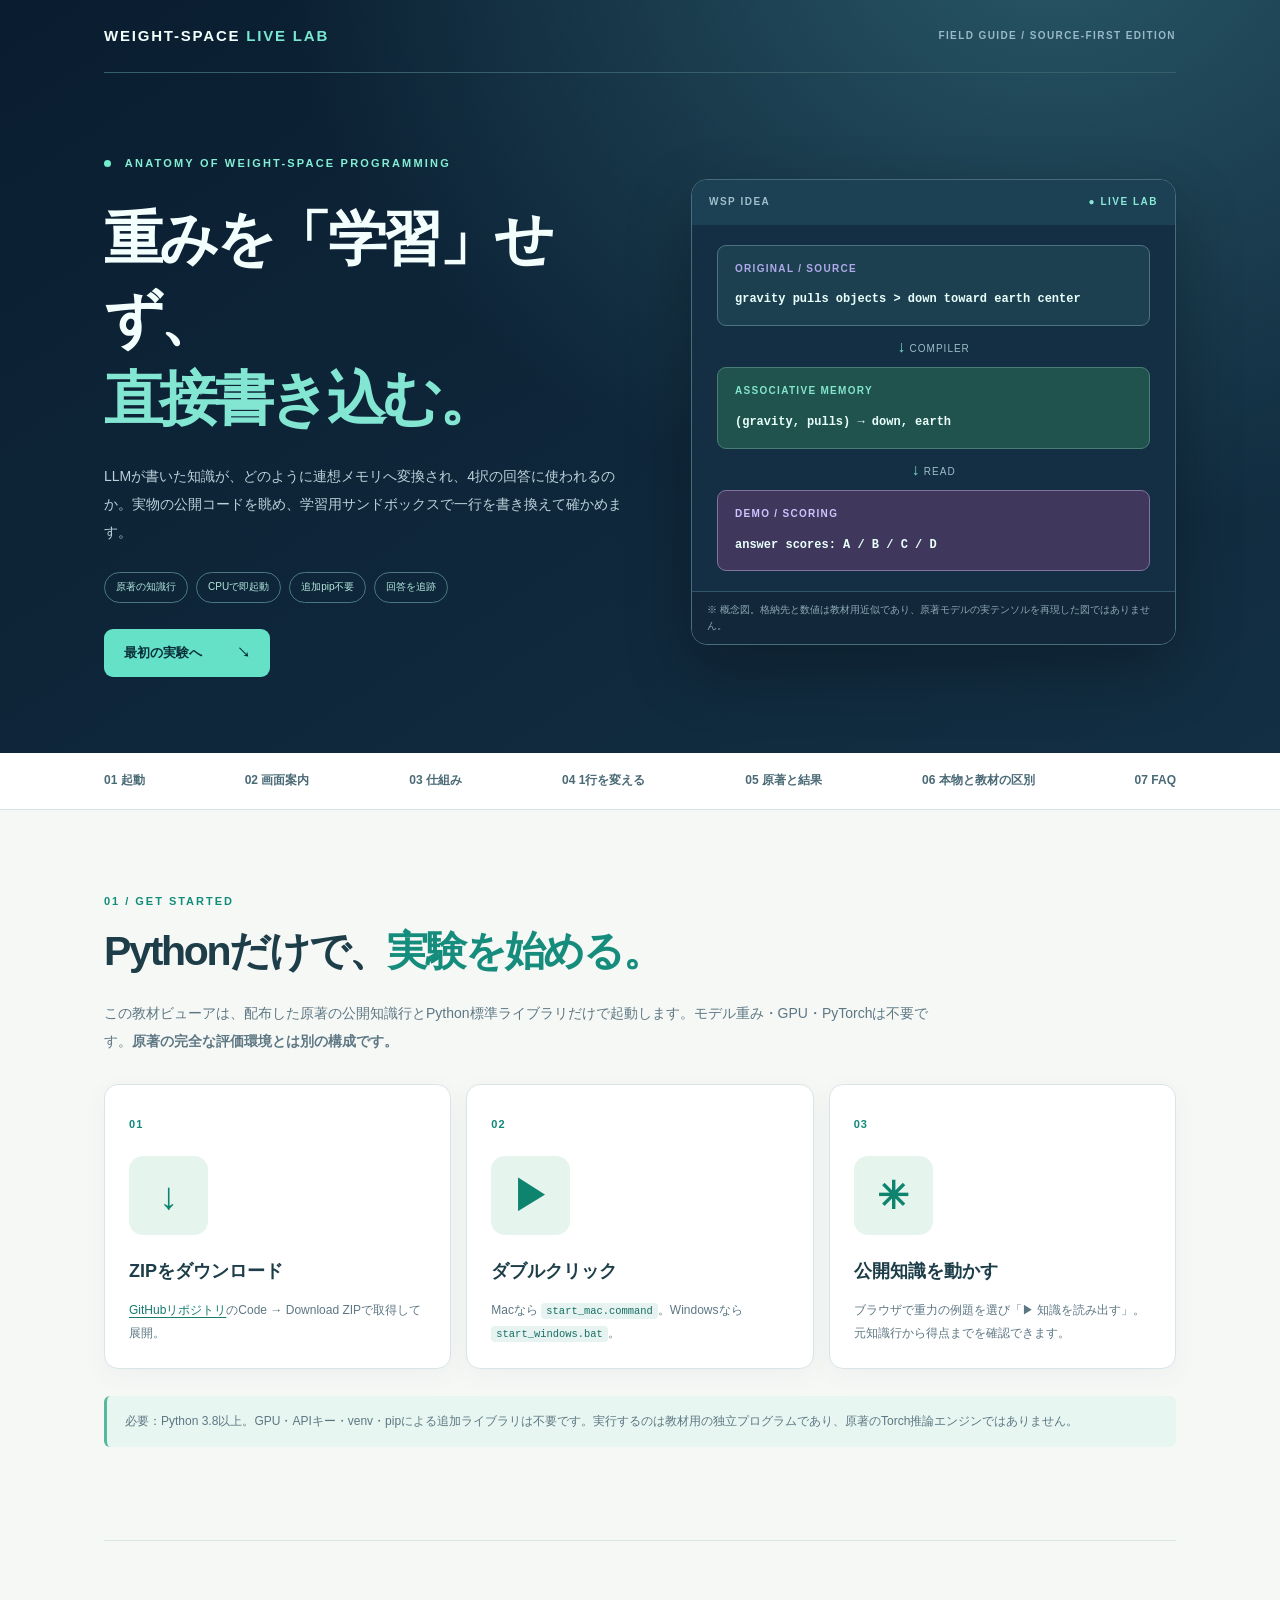
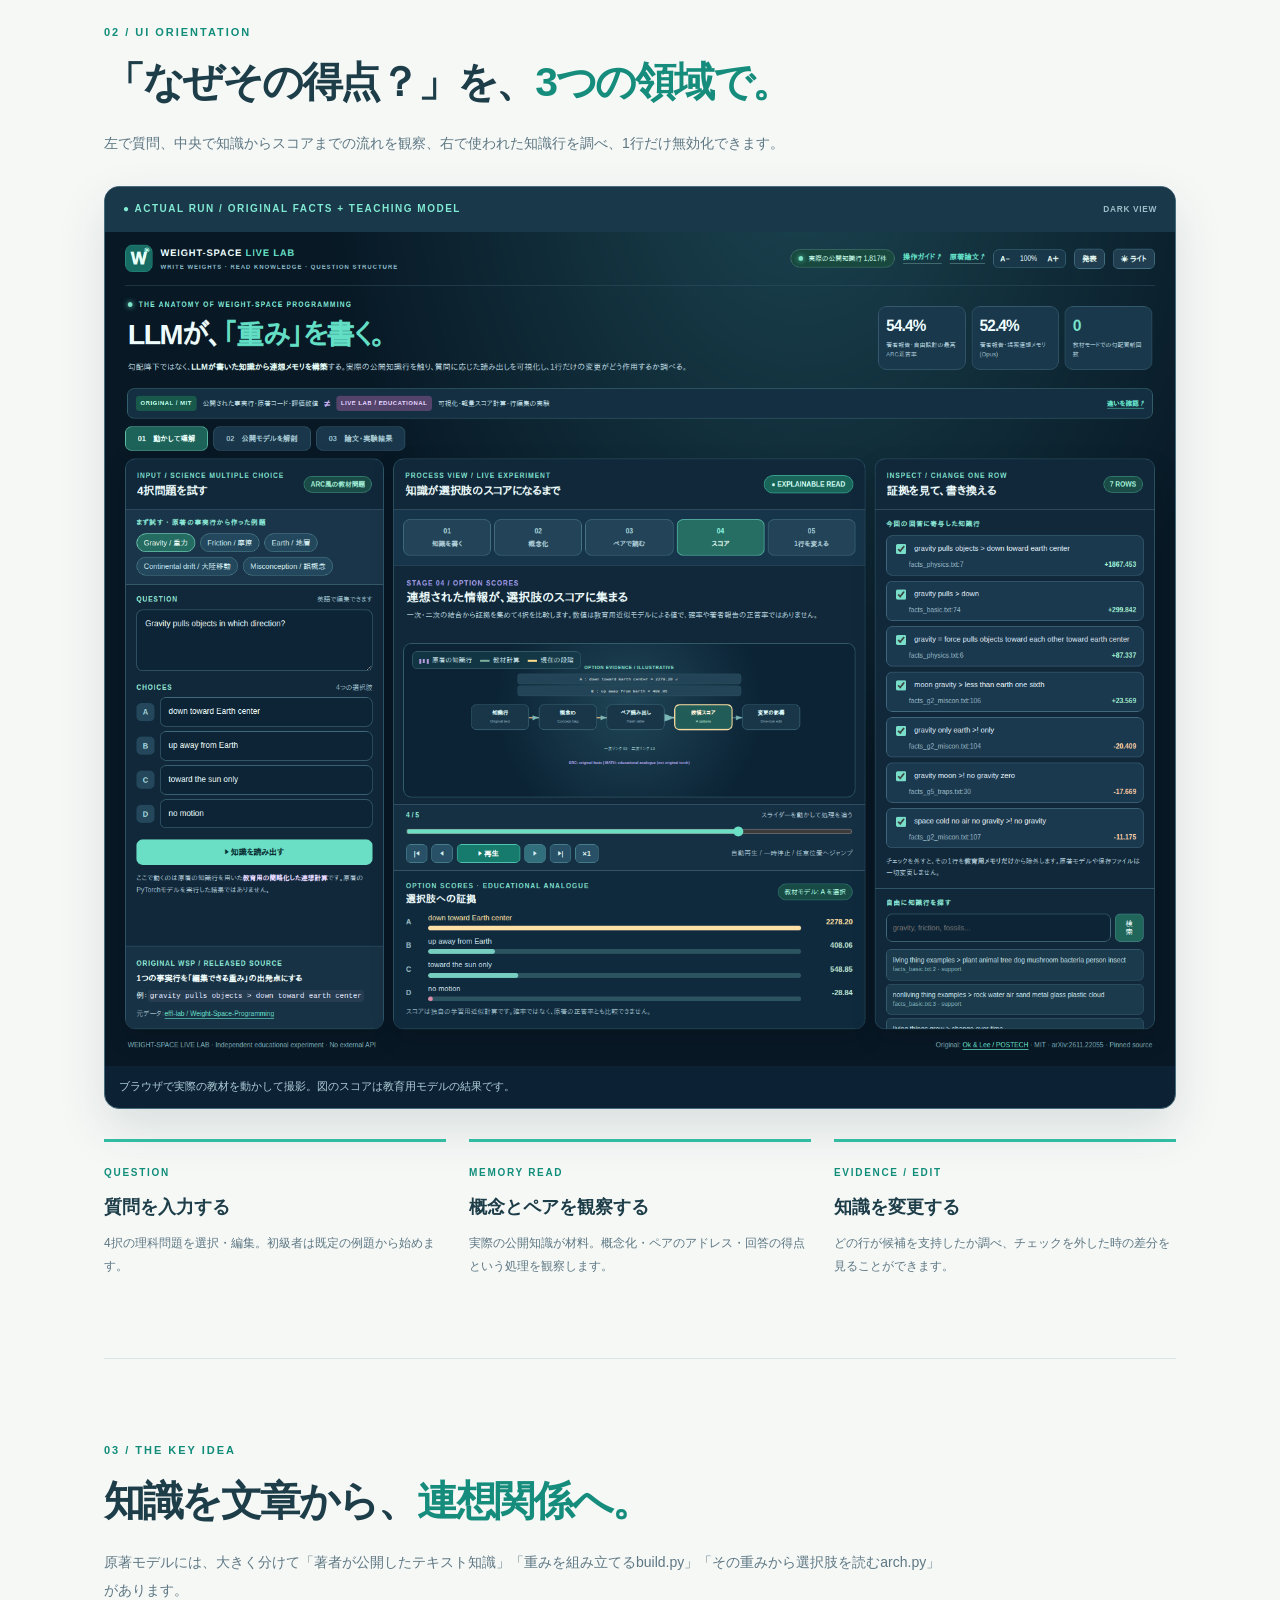
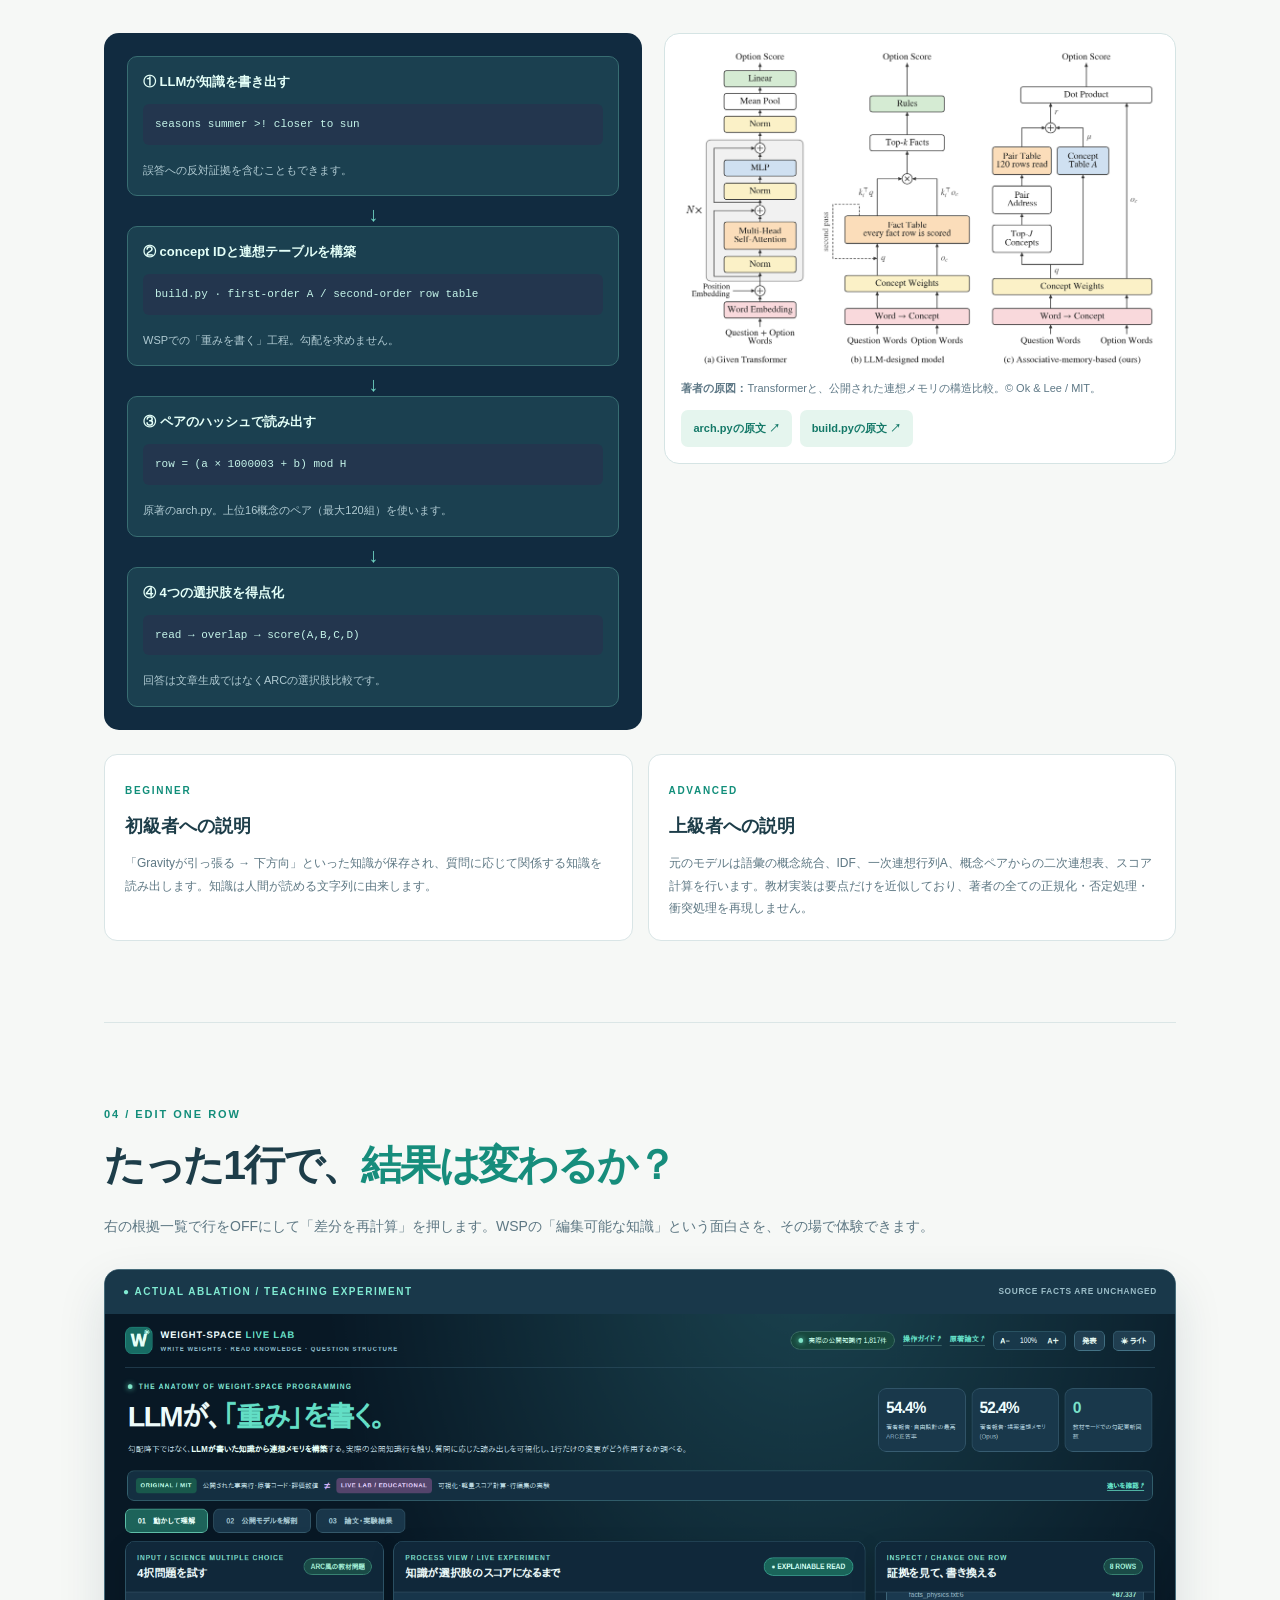
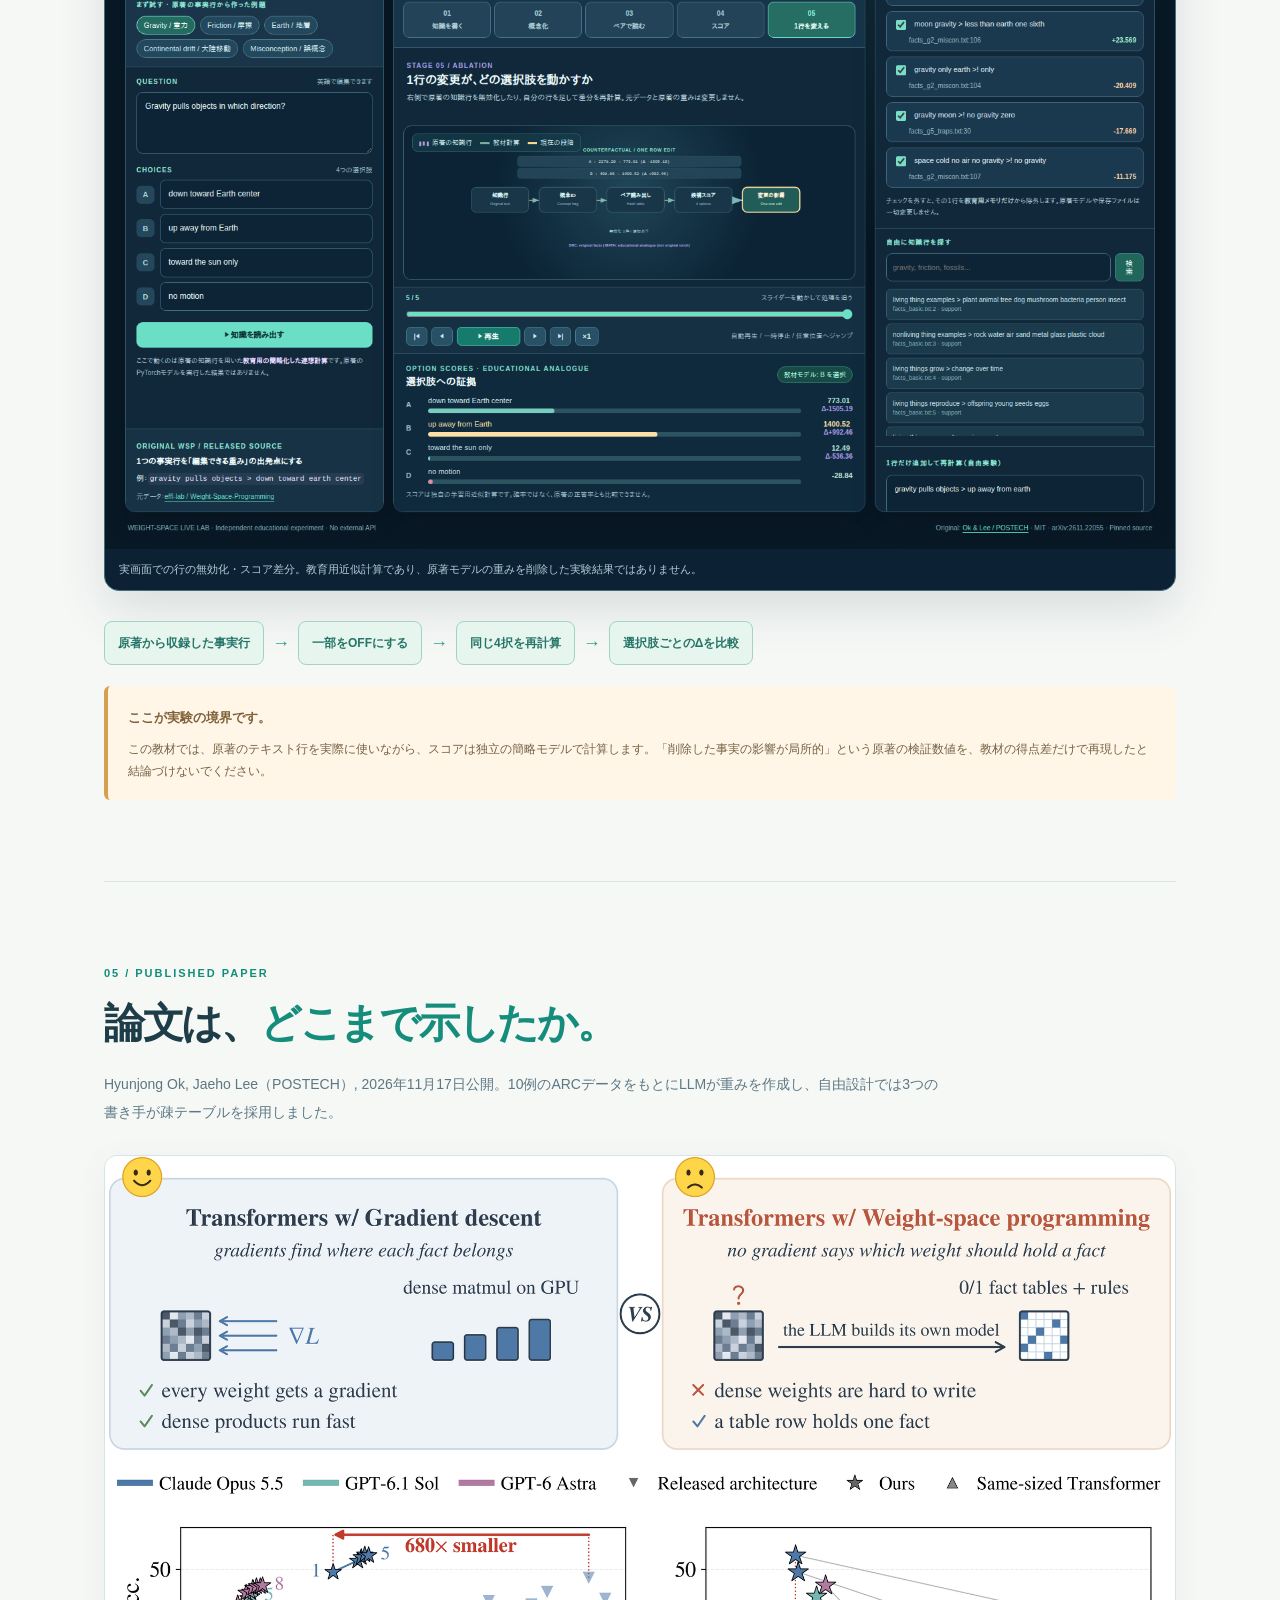
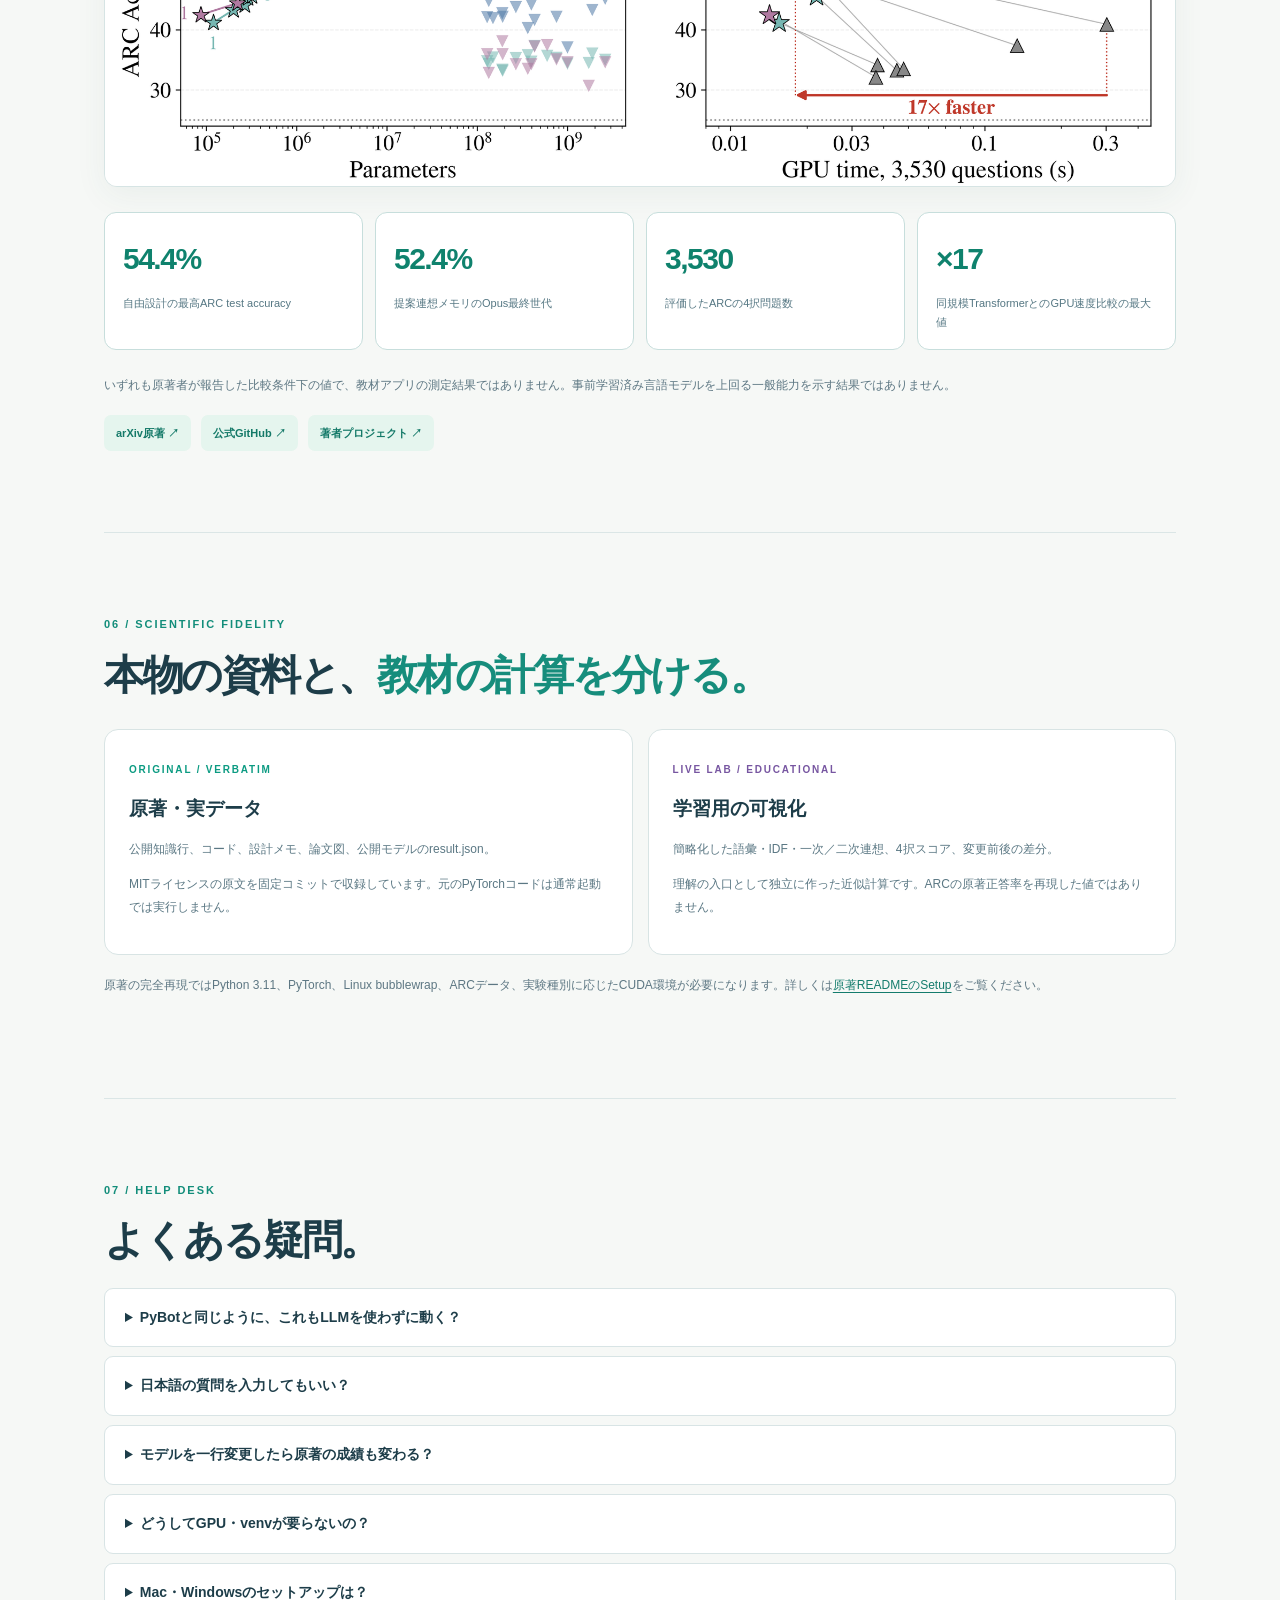
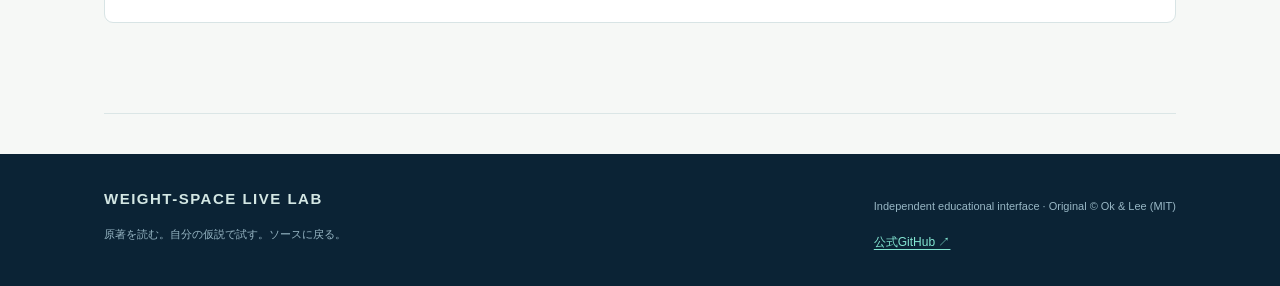
